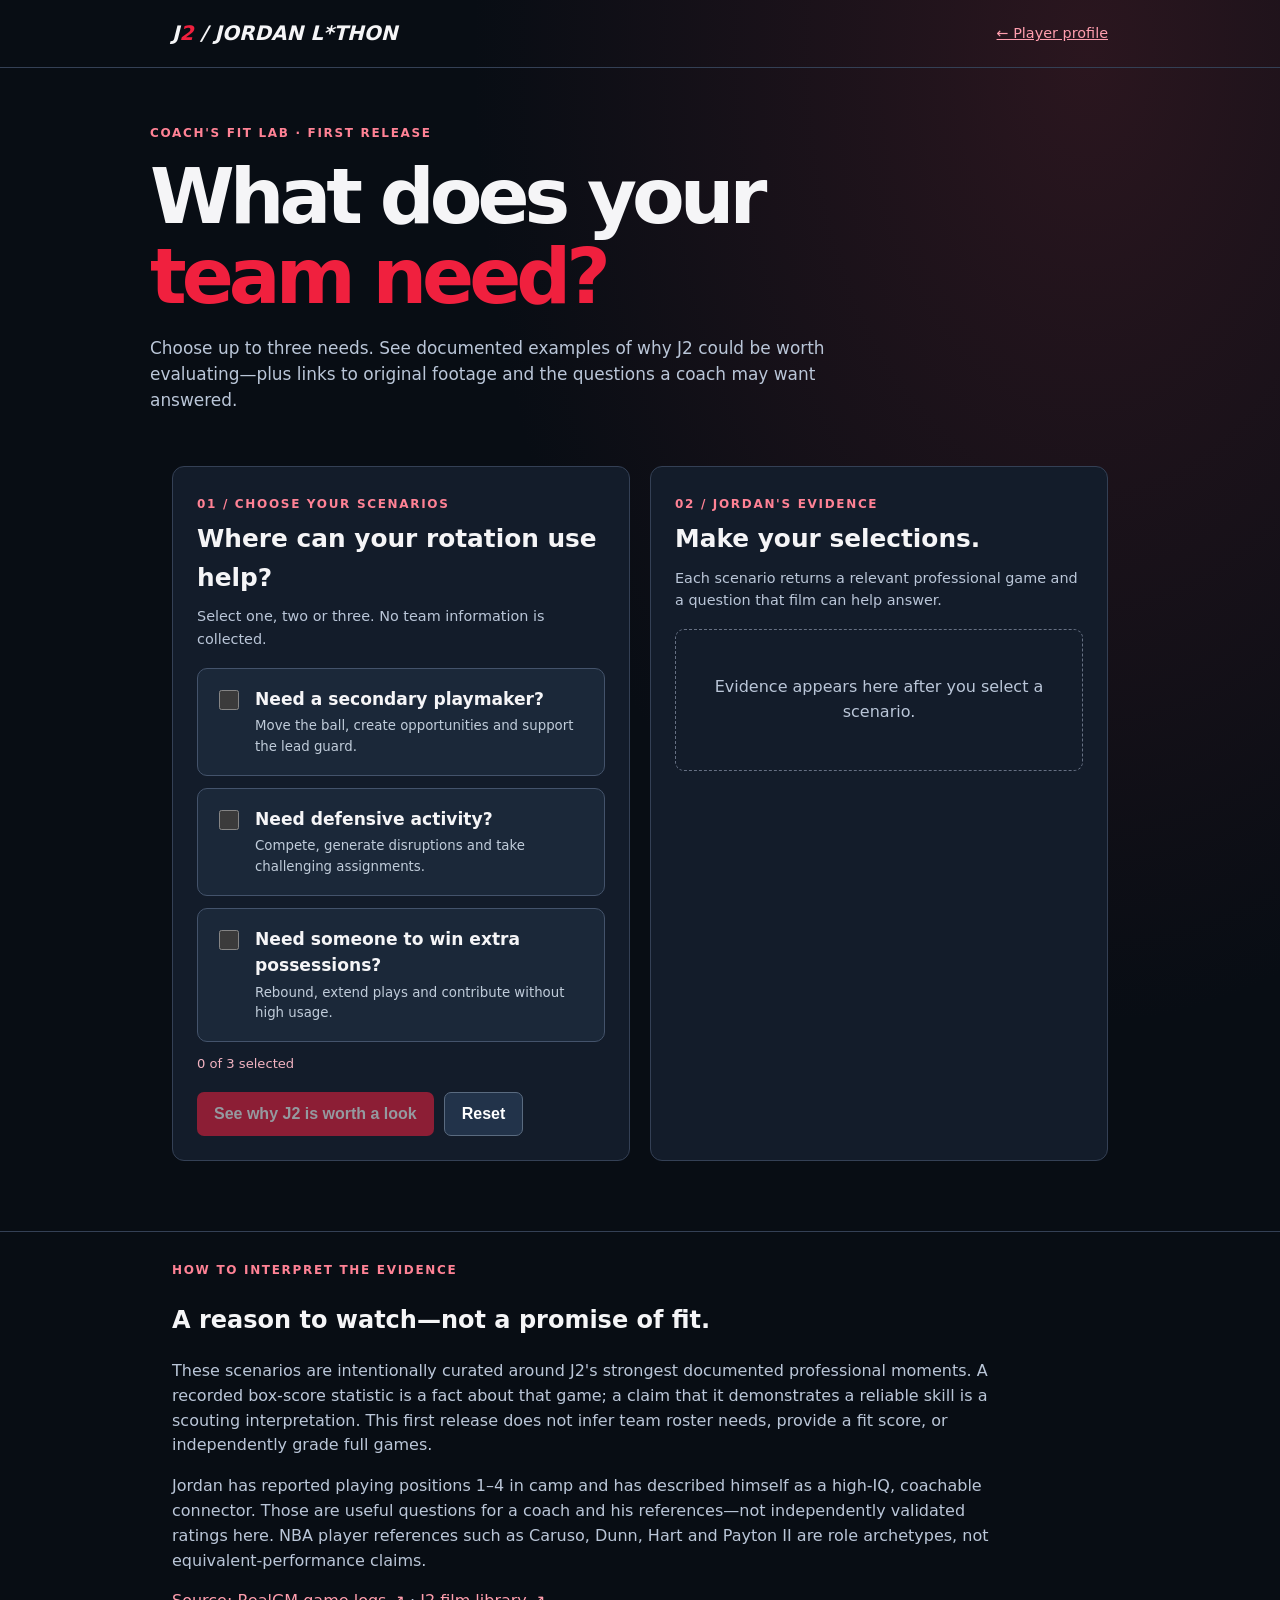
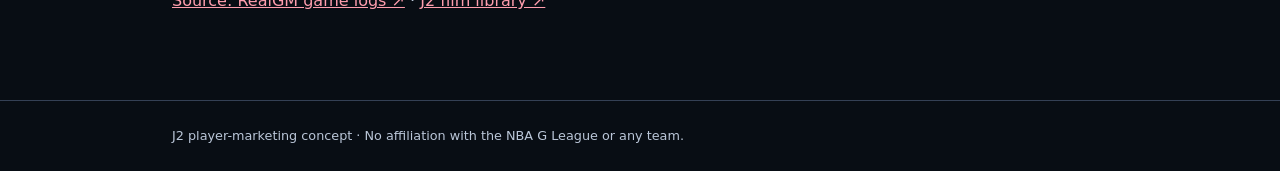
==== fit.html @ 38a9dd67 "Reduce Coach Fit Lab to three coach-led scenarios with linked evidence" ====
<!doctype html>
<html lang="en"><head><meta charset="utf-8"><meta name="viewport" content="width=device-width,initial-scale=1">
<meta name="robots" content="noindex,nofollow,noarchive,nosnippet"><meta name="googlebot" content="noindex,nofollow,noarchive,nosnippet">
<title>What Does Your Team Need? | J2</title>
<style>
:root{color-scheme:dark;--bg:#080d14;--surface:#131c2a;--surface2:#1b2839;--line:#344055;--text:#f5f5f7;--muted:#bac6d8;--accent:#f0203e}
*{box-sizing:border-box}html{scroll-behavior:smooth}body{margin:0;background:radial-gradient(ellipse at 85% 3%,#52202b77,transparent 40%),var(--bg);font:16px/1.55 system-ui,-apple-system,Segoe UI,sans-serif;color:var(--text)}.wrap{max-width:980px;margin:auto;padding:0 22px}a{color:#ff9eae}button:focus-visible,a:focus-visible,input:focus-visible{outline:3px solid #ff9eae;outline-offset:3px}
header{border-bottom:1px solid var(--line);padding:18px 0}.nav{display:flex;justify-content:space-between;align-items:center;gap:15px}.brand{font-weight:900;font-style:italic;text-decoration:none;color:var(--text);font-size:1.25rem}.brand b{color:var(--accent)}.back{font-size:.9rem}
.hero{padding:56px 0 35px}.eyebrow{font-size:.75rem;letter-spacing:.14em;color:#ff8295;font-weight:800;text-transform:uppercase}h1{font-size:clamp(2.5rem,6vw,5rem);letter-spacing:-.065em;line-height:1.05;margin:14px 0}h1 em{color:var(--accent);font-style:normal}.lede{font-size:1.06rem;color:var(--muted);max-width:740px}
.layout{display:grid;grid-template-columns:1fr 1fr;gap:20px;padding-bottom:70px}.panel{border:1px solid var(--line);background:var(--surface);border-radius:12px;padding:24px}.panel h2{margin:5px 0 8px;font-size:1.55rem}.hint{color:var(--muted);font-size:.9rem;margin:3px 0 18px}
.option{display:flex;align-items:flex-start;gap:13px;border:1px solid #44536b;background:var(--surface2);padding:17px;border-radius:10px;cursor:pointer;margin:12px 0}.option:has(input:checked){border-color:var(--accent);background:#352130}.option input{accent-color:var(--accent);height:20px;width:20px;flex-shrink:0;margin-top:4px}.option strong{display:block;font-size:1.07rem}.option small{color:#c0ccda;display:block;margin-top:4px}
.btn{background:var(--accent);color:#fff;padding:12px 17px;border:0;border-radius:7px;font-size:1rem;font-weight:800;cursor:pointer}.btn:disabled{opacity:.55;cursor:not-allowed}.btn.alt{background:#22334a;border:1px solid #5a6b80}.actions{display:flex;gap:10px;flex-wrap:wrap;margin-top:18px}
.empty{border:1px dashed #667083;padding:45px 20px;border-radius:9px;text-align:center;color:var(--muted)}.result{margin-top:15px}.evidence{background:#0b1422;border:1px solid #42506a;border-radius:9px;padding:17px;margin:13px 0}.evidence h3{margin:2px 0 9px;font-size:1.1rem}.stat{color:#fff;font-weight:900;font-size:1.12rem;margin:5px 0}.evidence p{margin:9px 0;color:#c8d4e2}.tag{font-size:.75rem;text-transform:uppercase;letter-spacing:.08em;font-weight:800;color:#ffc7d0}.buttonlink{display:inline-block;background:#24334b;text-decoration:none;padding:9px 13px;border-radius:6px;margin:8px 9px 0 0;color:#fff;font-size:.88rem;font-weight:760}.caveat{font-size:.88rem;color:#d3c4c7;border-left:3px solid var(--accent);padding-left:12px}.bottom{padding:25px 0 70px;border-top:1px solid var(--line)}.bottom p{max-width:850px;color:var(--muted)}.selected{font-size:.82rem;color:#f2b3c1;margin:4px 0 14px}footer{padding:25px 0;border-top:1px solid var(--line);color:var(--muted);font-size:.8rem}
@media(max-width:760px){.layout{grid-template-columns:1fr}.hero{padding:34px 0 18px}.wrap{padding:0 16px}.panel{padding:18px}}
@media print{body{background:#fff;color:#111}.panel,.evidence{background:#fff;color:#111}.nav,.actions,.option,.bottom{display:none}.layout{display:block}.hint,.evidence p{color:#333}}
</style></head><body>
<header><div class="wrap nav"><a class="brand" href="./index.html">J<b>2</b> / JORDAN L*THON</a><a class="back" href="./index.html">← Player profile</a></div></header>
<main><section class="hero wrap"><div class="eyebrow">Coach's Fit Lab · First release</div><h1>What does your<br><em>team need?</em></h1><p class="lede">Choose up to three needs. See documented examples of why J2 could be worth evaluating—plus links to original footage and the questions a coach may want answered.</p></section>
<div class="wrap layout">
<section class="panel" aria-labelledby="needsTitle"><span class="eyebrow">01 / Choose your scenarios</span><h2 id="needsTitle">Where can your rotation use help?</h2><p class="hint">Select one, two or three. No team information is collected.</p>
<label class="option"><input type="checkbox" value="playmaking"><span><strong>Need a secondary playmaker?</strong><small>Move the ball, create opportunities and support the lead guard.</small></span></label>
<label class="option"><input type="checkbox" value="defense"><span><strong>Need defensive activity?</strong><small>Compete, generate disruptions and take challenging assignments.</small></span></label>
<label class="option"><input type="checkbox" value="rebounds"><span><strong>Need someone to win extra possessions?</strong><small>Rebound, extend plays and contribute without high usage.</small></span></label>
<p class="selected" id="selectedCount">0 of 3 selected</p>
<div class="actions"><button id="evaluate" class="btn" disabled>See why J2 is worth a look</button><button id="reset" class="btn alt" type="button">Reset</button></div>
</section>
<section class="panel" aria-labelledby="resultsTitle"><span class="eyebrow">02 / Jordan's evidence</span><h2 id="resultsTitle">Make your selections.</h2><p id="summary" class="hint">Each scenario returns a relevant professional game and a question that film can help answer.</p><div class="result" id="result" aria-live="polite"><div class="empty">Evidence appears here after you select a scenario.</div></div></section>
</div>
<section class="bottom"><div class="wrap"><span class="eyebrow">How to interpret the evidence</span><h2>A reason to watch—not a promise of fit.</h2><p>These scenarios are intentionally curated around J2's strongest documented professional moments. A recorded box-score statistic is a fact about that game; a claim that it demonstrates a reliable skill is a scouting interpretation. This first release does not infer team roster needs, provide a fit score, or independently grade full games.</p><p>Jordan has reported playing positions 1–4 in camp and has described himself as a high-IQ, coachable connector. Those are useful questions for a coach and his references—not independently validated ratings here. NBA player references such as Caruso, Dunn, Hart and Payton II are role archetypes, not equivalent-performance claims.</p><p><a href="https://basketball.realgm.com/player/Jordan-Lathon/GameLogs/132153" target="_blank" rel="noopener">Source: RealGM game logs ↗</a> · <a href="./index.html#source-queue">J2 film library ↗</a></p></div></section>
</main><footer><div class="wrap">J2 player-marketing concept · No affiliation with the NBA G League or any team.</div></footer>
<script>
const DATA={
 playmaking:{label:"Secondary playmaking",game:"March 22, 2025 · vs Rip City Remix",stat:"14 AST · 3 TO · 9 REB",why:"An example of J2 facilitating offense while contributing on the glass.",caveat:"A single game doesn't establish reliable half-court playmaking. Evaluate decisions across full games.",film:"https://www.youtube.com/watch?v=mP7pEktTqbA"},
 defense:{label:"Defensive activity",game:"January 16, 2025 · vs Capital City Go-Go",stat:"3 STL · 2 BLK · 0 TO",why:"Recorded defensive events show J2 affecting possessions in this game.",caveat:"Steals and blocks do not, by themselves, establish one-on-one coverage quality or 1–4 versatility.",film:null},
 rebounds:{label:"Extra possessions",game:"March 22, 2025 · vs Rip City Remix",stat:"9 REB · 6 OREB · 14 AST",why:"Six offensive rebounds provide a concrete example of generating extra opportunities.",caveat:"Check contested rebounds, box-outs and how frequently this impact appears across games.",film:"https://www.youtube.com/watch?v=mP7pEktTqbA"}
};
const boxes=[...document.querySelectorAll('.option input')],count=document.getElementById('selectedCount'),evaluate=document.getElementById('evaluate'),result=document.getElementById('result');
const source="https://basketball.realgm.com/player/Jordan-Lathon/GameLogs/132153";
function el(tag,cls,text){const node=document.createElement(tag);if(cls)node.className=cls;if(text!==undefined)node.textContent=text;return node}
function actionLink(href,label){const a=el('a','buttonlink',label+' ↗');a.href=href;a.rel='noopener';a.target='_blank';return a}
function selection(){return boxes.filter(b=>b.checked).map(b=>b.value)}
function refresh(){const selected=selection();count.textContent=selected.length+' of 3 selected';evaluate.disabled=!selected.length;for(const b of boxes)b.disabled=selected.length===3&&!b.checked}
function show(){const selected=selection();result.replaceChildren();if(!selected.length){result.append(el('div','empty','Choose a scenario to see game evidence.'));return;}
 document.getElementById('resultsTitle').textContent='Why J2 deserves consideration';
 document.getElementById('summary').textContent=selected.length+' need'+(selected.length===1?'':'s')+' selected · Documented examples and evaluation questions.';
 for(const key of selected){const x=DATA[key],card=el('article','evidence');card.append(el('span','tag','Professional game example'));card.append(el('h3','',x.label));card.append(el('p','',x.game));card.append(el('p','stat',x.stat));card.append(el('p','',x.why));card.append(el('p','caveat','What to verify: '+x.caveat));card.append(actionLink(source,'Game log'));if(x.film)card.append(actionLink(x.film,'Team game highlights'));result.append(card);}
}
for(const b of boxes)b.addEventListener('change',refresh);
evaluate.addEventListener('click',show);
document.getElementById('reset').addEventListener('click',()=>{for(const b of boxes){b.checked=false;b.disabled=false}refresh();result.replaceChildren(el('div','empty','Evidence appears here after you select a scenario.'));document.getElementById('resultsTitle').textContent='Make your selections.';document.getElementById('summary').textContent='Each scenario returns a relevant professional game and a question that film can help answer.'});
refresh();
</script></body></html>
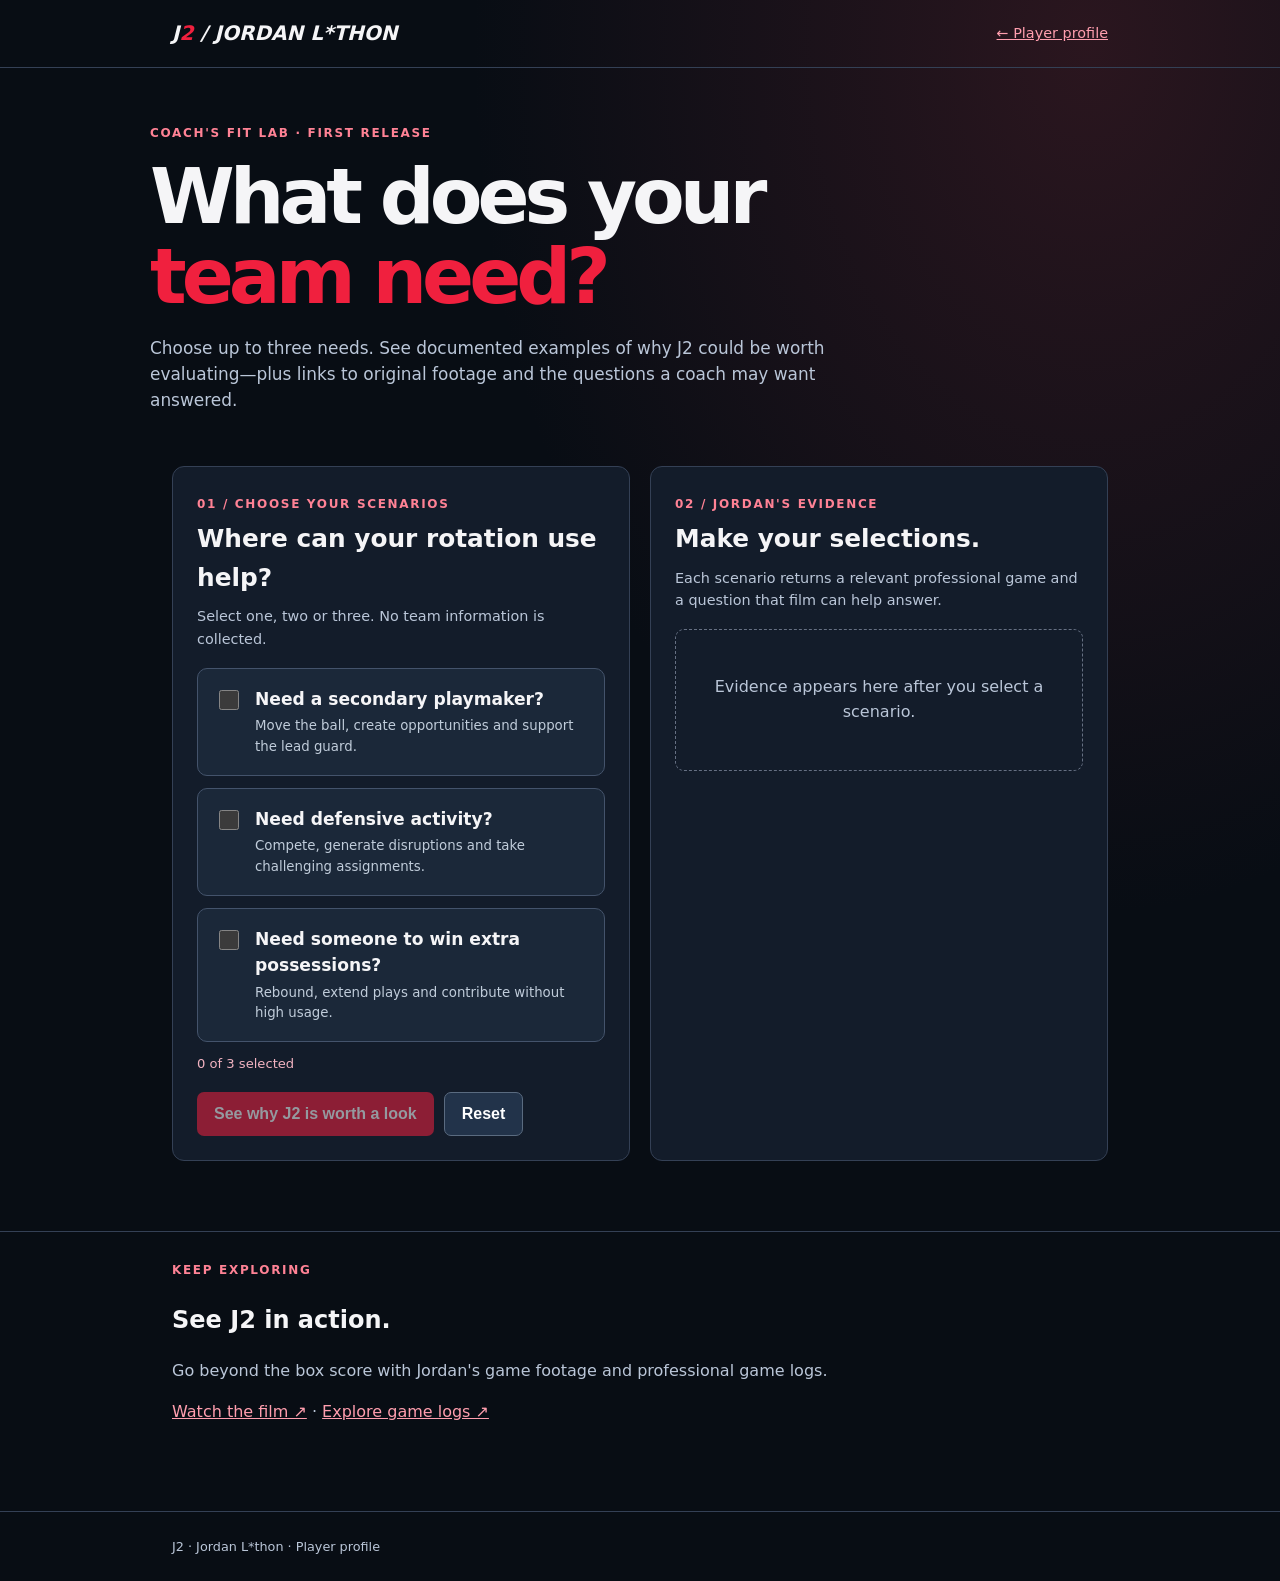
==== commit 508b99a0: "Replace audit-style Fit Lab disclaimers with concise player-first film prompts" ====
--- a/fit.html
+++ b/fit.html
@@ -26,13 +26,13 @@
 </section>
 <section class="panel" aria-labelledby="resultsTitle"><span class="eyebrow">02 / Jordan's evidence</span><h2 id="resultsTitle">Make your selections.</h2><p id="summary" class="hint">Each scenario returns a relevant professional game and a question that film can help answer.</p><div class="result" id="result" aria-live="polite"><div class="empty">Evidence appears here after you select a scenario.</div></div></section>
 </div>
-<section class="bottom"><div class="wrap"><span class="eyebrow">How to interpret the evidence</span><h2>A reason to watch—not a promise of fit.</h2><p>These scenarios are intentionally curated around J2's strongest documented professional moments. A recorded box-score statistic is a fact about that game; a claim that it demonstrates a reliable skill is a scouting interpretation. This first release does not infer team roster needs, provide a fit score, or independently grade full games.</p><p>Jordan has reported playing positions 1–4 in camp and has described himself as a high-IQ, coachable connector. Those are useful questions for a coach and his references—not independently validated ratings here. NBA player references such as Caruso, Dunn, Hart and Payton II are role archetypes, not equivalent-performance claims.</p><p><a href="https://basketball.realgm.com/player/Jordan-Lathon/GameLogs/132153" target="_blank" rel="noopener">Source: RealGM game logs ↗</a> · <a href="./index.html#source-queue">J2 film library ↗</a></p></div></section>
-</main><footer><div class="wrap">J2 player-marketing concept · No affiliation with the NBA G League or any team.</div></footer>
+<section class="bottom"><div class="wrap"><span class="eyebrow">Keep exploring</span><h2>See J2 in action.</h2><p>Go beyond the box score with Jordan's game footage and professional game logs.</p><p><a href="./index.html#source-queue">Watch the film ↗</a> · <a href="https://basketball.realgm.com/player/Jordan-Lathon/GameLogs/132153" target="_blank" rel="noopener">Explore game logs ↗</a></p></div></section>
+</main><footer><div class="wrap">J2 · Jordan L*thon · Player profile</div></footer>
 <script>
 const DATA={
  playmaking:{label:"Secondary playmaking",game:"March 22, 2025 · vs Rip City Remix",stat:"14 AST · 3 TO · 9 REB",why:"An example of J2 facilitating offense while contributing on the glass.",caveat:"A single game doesn't establish reliable half-court playmaking. Evaluate decisions across full games.",film:"https://www.youtube.com/watch?v=mP7pEktTqbA"},
- defense:{label:"Defensive activity",game:"January 16, 2025 · vs Capital City Go-Go",stat:"3 STL · 2 BLK · 0 TO",why:"Recorded defensive events show J2 affecting possessions in this game.",caveat:"Steals and blocks do not, by themselves, establish one-on-one coverage quality or 1–4 versatility.",film:null},
- rebounds:{label:"Extra possessions",game:"March 22, 2025 · vs Rip City Remix",stat:"9 REB · 6 OREB · 14 AST",why:"Six offensive rebounds provide a concrete example of generating extra opportunities.",caveat:"Check contested rebounds, box-outs and how frequently this impact appears across games.",film:"https://www.youtube.com/watch?v=mP7pEktTqbA"}
+ defense:{label:"Defensive activity",game:"January 16, 2025 · vs Capital City Go-Go",stat:"3 STL · 2 BLK · 0 TO",why:"Recorded defensive events show J2 affecting possessions in this game.",caveat:"Watch his defensive energy, positioning and reads.",film:null},
+ rebounds:{label:"Extra possessions",game:"March 22, 2025 · vs Rip City Remix",stat:"9 REB · 6 OREB · 14 AST",why:"Six offensive rebounds provide a concrete example of generating extra opportunities.",caveat:"Watch how he attacks the glass and creates additional opportunities.",film:"https://www.youtube.com/watch?v=mP7pEktTqbA"}
 };
 const boxes=[...document.querySelectorAll('.option input')],count=document.getElementById('selectedCount'),evaluate=document.getElementById('evaluate'),result=document.getElementById('result');
 const source="https://basketball.realgm.com/player/Jordan-Lathon/GameLogs/132153";
@@ -43,7 +43,7 @@
 function show(){const selected=selection();result.replaceChildren();if(!selected.length){result.append(el('div','empty','Choose a scenario to see game evidence.'));return;}
  document.getElementById('resultsTitle').textContent='Why J2 deserves consideration';
  document.getElementById('summary').textContent=selected.length+' need'+(selected.length===1?'':'s')+' selected · Documented examples and evaluation questions.';
- for(const key of selected){const x=DATA[key],card=el('article','evidence');card.append(el('span','tag','Professional game example'));card.append(el('h3','',x.label));card.append(el('p','',x.game));card.append(el('p','stat',x.stat));card.append(el('p','',x.why));card.append(el('p','caveat','What to verify: '+x.caveat));card.append(actionLink(source,'Game log'));if(x.film)card.append(actionLink(x.film,'Team game highlights'));result.append(card);}
+ for(const key of selected){const x=DATA[key],card=el('article','evidence');card.append(el('span','tag','Professional game example'));card.append(el('h3','',x.label));card.append(el('p','',x.game));card.append(el('p','stat',x.stat));card.append(el('p','',x.why));card.append(el('p','caveat','What to watch: '+x.caveat));card.append(actionLink(source,'Game log'));if(x.film)card.append(actionLink(x.film,'Team game highlights'));result.append(card);}
 }
 for(const b of boxes)b.addEventListener('change',refresh);
 evaluate.addEventListener('click',show);
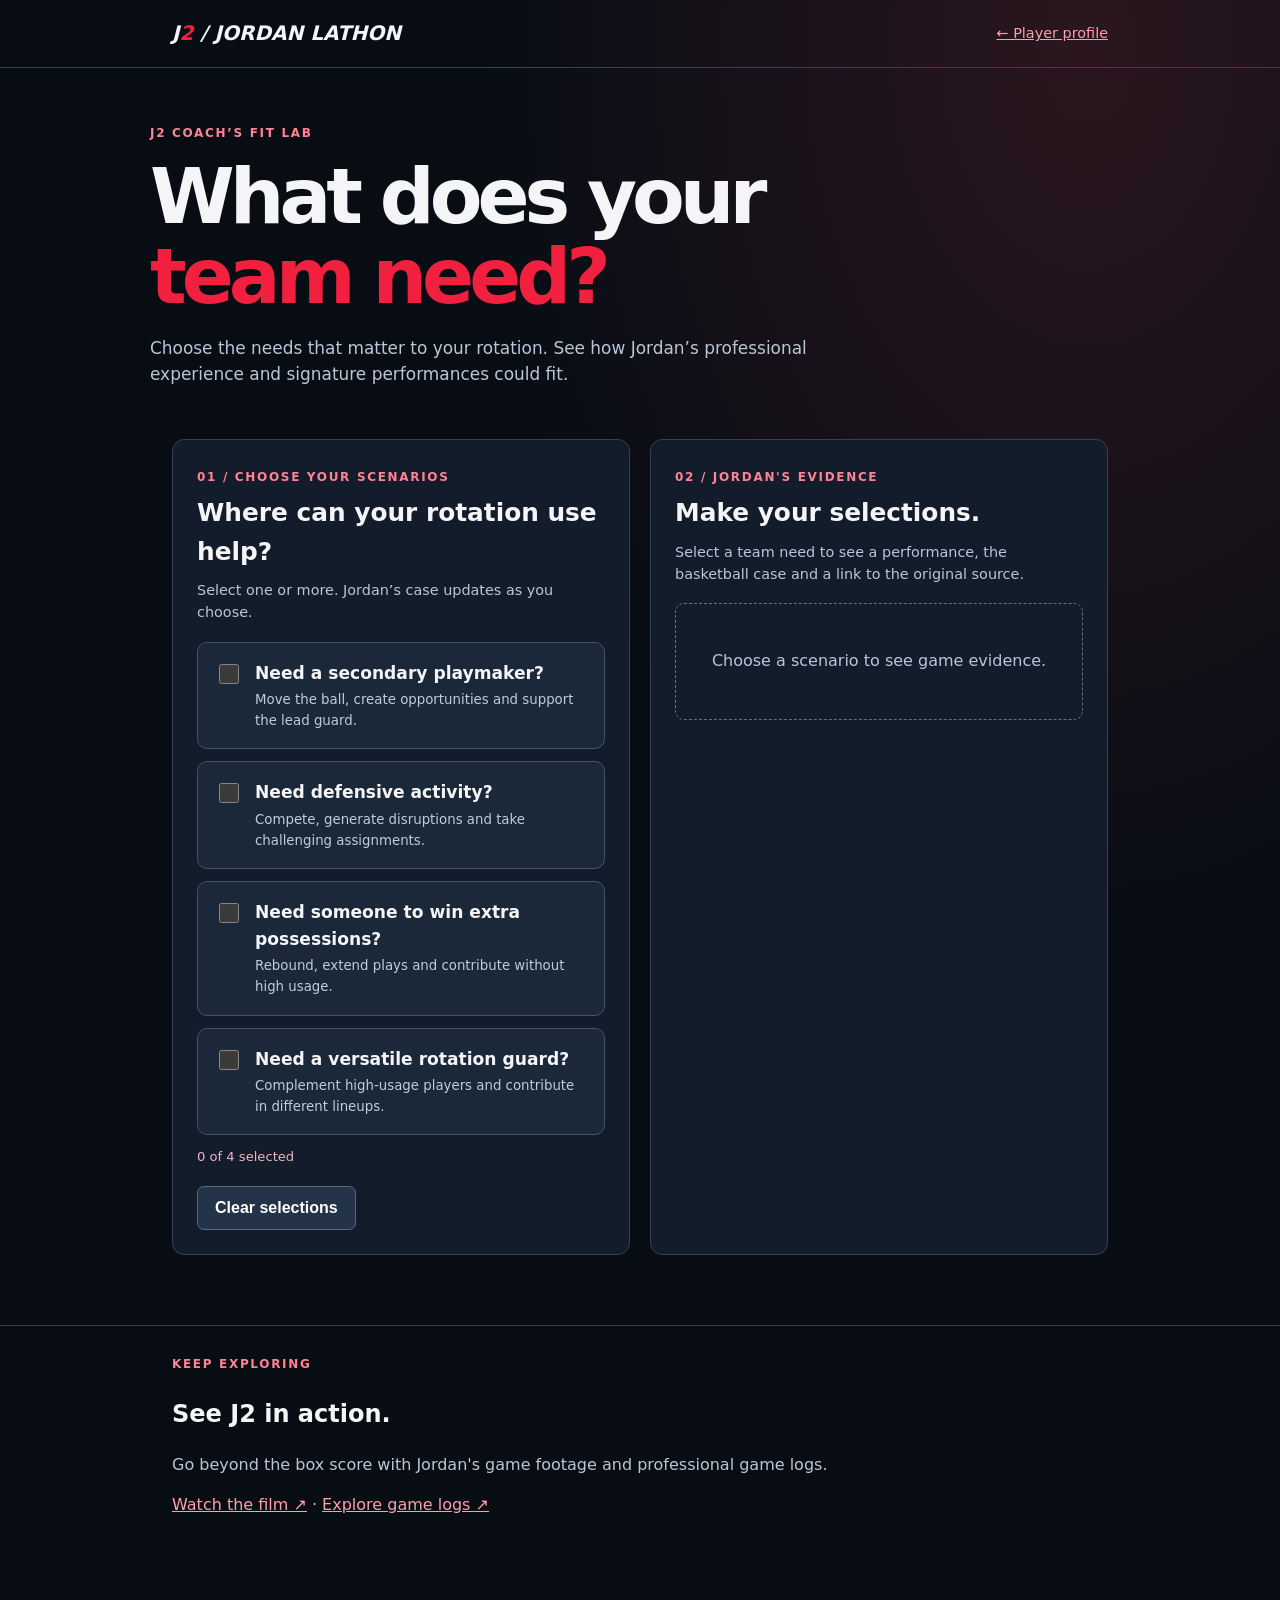
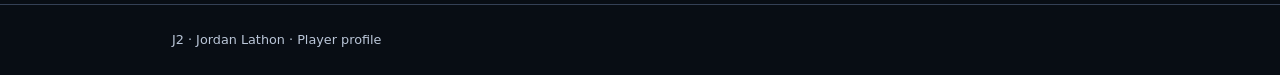
==== commit eea8fc38: "Make Fit Lab instant and add rotation versatility scenario" ====
--- a/fit.html
+++ b/fit.html
@@ -1,7 +1,7 @@
 <!doctype html>
 <html lang="en"><head><meta charset="utf-8"><meta name="viewport" content="width=device-width,initial-scale=1">
 <meta name="robots" content="noindex,nofollow,noarchive,nosnippet"><meta name="googlebot" content="noindex,nofollow,noarchive,nosnippet">
-<title>What Does Your Team Need? | J2</title>
+<title>Find the Fit | J2</title>
 <style>
 :root{color-scheme:dark;--bg:#080d14;--surface:#131c2a;--surface2:#1b2839;--line:#344055;--text:#f5f5f7;--muted:#bac6d8;--accent:#f0203e}
 *{box-sizing:border-box}html{scroll-behavior:smooth}body{margin:0;background:radial-gradient(ellipse at 85% 3%,#52202b77,transparent 40%),var(--bg);font:16px/1.55 system-ui,-apple-system,Segoe UI,sans-serif;color:var(--text)}.wrap{max-width:980px;margin:auto;padding:0 22px}a{color:#ff9eae}button:focus-visible,a:focus-visible,input:focus-visible{outline:3px solid #ff9eae;outline-offset:3px}
@@ -14,39 +14,39 @@
 @media(max-width:760px){.layout{grid-template-columns:1fr}.hero{padding:34px 0 18px}.wrap{padding:0 16px}.panel{padding:18px}}
 @media print{body{background:#fff;color:#111}.panel,.evidence{background:#fff;color:#111}.nav,.actions,.option,.bottom{display:none}.layout{display:block}.hint,.evidence p{color:#333}}
 </style></head><body>
-<header><div class="wrap nav"><a class="brand" href="./index.html">J<b>2</b> / JORDAN L*THON</a><a class="back" href="./index.html">← Player profile</a></div></header>
-<main><section class="hero wrap"><div class="eyebrow">Coach's Fit Lab · First release</div><h1>What does your<br><em>team need?</em></h1><p class="lede">Choose up to three needs. See documented examples of why J2 could be worth evaluating—plus links to original footage and the questions a coach may want answered.</p></section>
+<header><div class="wrap nav"><a class="brand" href="./index.html">J<b>2</b> / JORDAN LATHON</a><a class="back" href="./index.html">← Player profile</a></div></header>
+<main><section class="hero wrap"><div class="eyebrow">J2 Coach’s Fit Lab</div><h1>What does your<br><em>team need?</em></h1><p class="lede">Choose the needs that matter to your rotation. See how Jordan’s professional experience and signature performances could fit.</p></section>
 <div class="wrap layout">
-<section class="panel" aria-labelledby="needsTitle"><span class="eyebrow">01 / Choose your scenarios</span><h2 id="needsTitle">Where can your rotation use help?</h2><p class="hint">Select one, two or three. No team information is collected.</p>
+<section class="panel" aria-labelledby="needsTitle"><span class="eyebrow">01 / Choose your scenarios</span><h2 id="needsTitle">Where can your rotation use help?</h2><p class="hint">Select one or more. Jordan’s case updates as you choose.</p>
 <label class="option"><input type="checkbox" value="playmaking"><span><strong>Need a secondary playmaker?</strong><small>Move the ball, create opportunities and support the lead guard.</small></span></label>
 <label class="option"><input type="checkbox" value="defense"><span><strong>Need defensive activity?</strong><small>Compete, generate disruptions and take challenging assignments.</small></span></label>
 <label class="option"><input type="checkbox" value="rebounds"><span><strong>Need someone to win extra possessions?</strong><small>Rebound, extend plays and contribute without high usage.</small></span></label>
-<p class="selected" id="selectedCount">0 of 3 selected</p>
-<div class="actions"><button id="evaluate" class="btn" disabled>See why J2 is worth a look</button><button id="reset" class="btn alt" type="button">Reset</button></div>
+<label class="option"><input type="checkbox" value="versatility"><span><strong>Need a versatile rotation guard?</strong><small>Complement high-usage players and contribute in different lineups.</small></span></label><p class="selected" id="selectedCount">0 of 4 selected</p>
+<div class="actions"><button id="reset" class="btn alt" type="button">Clear selections</button></div>
 </section>
-<section class="panel" aria-labelledby="resultsTitle"><span class="eyebrow">02 / Jordan's evidence</span><h2 id="resultsTitle">Make your selections.</h2><p id="summary" class="hint">Each scenario returns a relevant professional game and a question that film can help answer.</p><div class="result" id="result" aria-live="polite"><div class="empty">Evidence appears here after you select a scenario.</div></div></section>
+<section class="panel" aria-labelledby="resultsTitle"><span class="eyebrow">02 / Jordan's evidence</span><h2 id="resultsTitle">Make your selections.</h2><p id="summary" class="hint">Select a team need to see a performance, the basketball case and a link to the original source.</p><div class="result" id="result" aria-live="polite"><div class="empty">Choose a roster need to see why Jordan could fit.</div></div></section>
 </div>
 <section class="bottom"><div class="wrap"><span class="eyebrow">Keep exploring</span><h2>See J2 in action.</h2><p>Go beyond the box score with Jordan's game footage and professional game logs.</p><p><a href="./index.html#source-queue">Watch the film ↗</a> · <a href="https://basketball.realgm.com/player/Jordan-Lathon/GameLogs/132153" target="_blank" rel="noopener">Explore game logs ↗</a></p></div></section>
-</main><footer><div class="wrap">J2 · Jordan L*thon · Player profile</div></footer>
+</main><footer><div class="wrap">J2 · Jordan Lathon · Player profile</div></footer>
 <script>
 const DATA={
- playmaking:{label:"Secondary playmaking",game:"March 22, 2025 · vs Rip City Remix",stat:"14 AST · 3 TO · 9 REB",why:"An example of J2 facilitating offense while contributing on the glass.",caveat:"A single game doesn't establish reliable half-court playmaking. Evaluate decisions across full games.",film:"https://www.youtube.com/watch?v=mP7pEktTqbA"},
- defense:{label:"Defensive activity",game:"January 16, 2025 · vs Capital City Go-Go",stat:"3 STL · 2 BLK · 0 TO",why:"Recorded defensive events show J2 affecting possessions in this game.",caveat:"Watch his defensive energy, positioning and reads.",film:null},
- rebounds:{label:"Extra possessions",game:"March 22, 2025 · vs Rip City Remix",stat:"9 REB · 6 OREB · 14 AST",why:"Six offensive rebounds provide a concrete example of generating extra opportunities.",caveat:"Watch how he attacks the glass and creates additional opportunities.",film:"https://www.youtube.com/watch?v=mP7pEktTqbA"}
+ playmaking:{label:"Secondary playmaking",game:"March 22, 2025 · vs Rip City Remix",stat:"14 AST · 3 TO · 9 REB",why:"An example of J2 facilitating offense while contributing on the glass.",caveat:"Quick reads, quality passing decisions and his ability to keep an offense moving.",film:"https://www.youtube.com/watch?v=mP7pEktTqbA"},
+ defense:{label:"Defensive activity",game:"January 16, 2025 · vs Capital City Go-Go",stat:"3 STL · 2 BLK · 0 TO",why:"Recorded defensive events show J2 affecting possessions in this game.",caveat:"Ball pressure, effort, positioning and activity through a full defensive possession.",film:null},
+ rebounds:{label:"Extra possessions",game:"March 22, 2025 · vs Rip City Remix",stat:"9 REB · 6 OREB · 14 AST",why:"Six offensive rebounds provide a concrete example of generating extra opportunities.",caveat:"Rebounding outside his position and creating another chance for the offense.",film:"https://www.youtube.com/watch?v=mP7pEktTqbA"},
+ versatility:{label:"Rotation versatility",game:"January 1 and March 22, 2025 · Rip City Remix",stat:"20 PTS in one game · 14 AST in another · 12 starts",why:"Jordan has shown he can take on different roles: score when needed, set teammates up and contribute alongside other creators.",caveat:"How he spaces the floor, helps teammates and changes responsibilities within a lineup.",film:"https://www.youtube.com/watch?v=m62vAp3bOlc"}
 };
-const boxes=[...document.querySelectorAll('.option input')],count=document.getElementById('selectedCount'),evaluate=document.getElementById('evaluate'),result=document.getElementById('result');
+const boxes=[...document.querySelectorAll('.option input')],count=document.getElementById('selectedCount'),result=document.getElementById('result');
 const source="https://basketball.realgm.com/player/Jordan-Lathon/GameLogs/132153";
 function el(tag,cls,text){const node=document.createElement(tag);if(cls)node.className=cls;if(text!==undefined)node.textContent=text;return node}
 function actionLink(href,label){const a=el('a','buttonlink',label+' ↗');a.href=href;a.rel='noopener';a.target='_blank';return a}
 function selection(){return boxes.filter(b=>b.checked).map(b=>b.value)}
-function refresh(){const selected=selection();count.textContent=selected.length+' of 3 selected';evaluate.disabled=!selected.length;for(const b of boxes)b.disabled=selected.length===3&&!b.checked}
+function refresh(){const selected=selection();count.textContent=selected.length+' of 4 selected';show()}
 function show(){const selected=selection();result.replaceChildren();if(!selected.length){result.append(el('div','empty','Choose a scenario to see game evidence.'));return;}
- document.getElementById('resultsTitle').textContent='Why J2 deserves consideration';
- document.getElementById('summary').textContent=selected.length+' need'+(selected.length===1?'':'s')+' selected · Documented examples and evaluation questions.';
- for(const key of selected){const x=DATA[key],card=el('article','evidence');card.append(el('span','tag','Professional game example'));card.append(el('h3','',x.label));card.append(el('p','',x.game));card.append(el('p','stat',x.stat));card.append(el('p','',x.why));card.append(el('p','caveat','What to watch: '+x.caveat));card.append(actionLink(source,'Game log'));if(x.film)card.append(actionLink(x.film,'Team game highlights'));result.append(card);}
+ document.getElementById('resultsTitle').textContent='Why J2 could fit';
+ document.getElementById('summary').textContent=selected.length+' roster need'+(selected.length===1?'':'s')+' selected · Signature games and basketball evidence.';
+ for(const key of selected){const x=DATA[key],card=el('article','evidence');card.append(el('span','tag','Professional game example'));card.append(el('h3','',x.label));card.append(el('p','',x.game));card.append(el('p','stat',x.stat));card.append(el('p','',x.why));card.append(el('p','caveat','On film: '+x.caveat));card.append(actionLink(source,'Game log'));if(x.film)card.append(actionLink(x.film,'Team game highlights'));result.append(card);}
 }
 for(const b of boxes)b.addEventListener('change',refresh);
-evaluate.addEventListener('click',show);
-document.getElementById('reset').addEventListener('click',()=>{for(const b of boxes){b.checked=false;b.disabled=false}refresh();result.replaceChildren(el('div','empty','Evidence appears here after you select a scenario.'));document.getElementById('resultsTitle').textContent='Make your selections.';document.getElementById('summary').textContent='Each scenario returns a relevant professional game and a question that film can help answer.'});
+document.getElementById('reset').addEventListener('click',()=>{for(const b of boxes){b.checked=false}refresh();result.replaceChildren(el('div','empty','Choose a roster need to see why Jordan could fit.'));document.getElementById('resultsTitle').textContent='Make your selections.';document.getElementById('summary').textContent='Select a team need to see a performance, the basketball case and a link to the original source.'});
 refresh();
 </script></body></html>
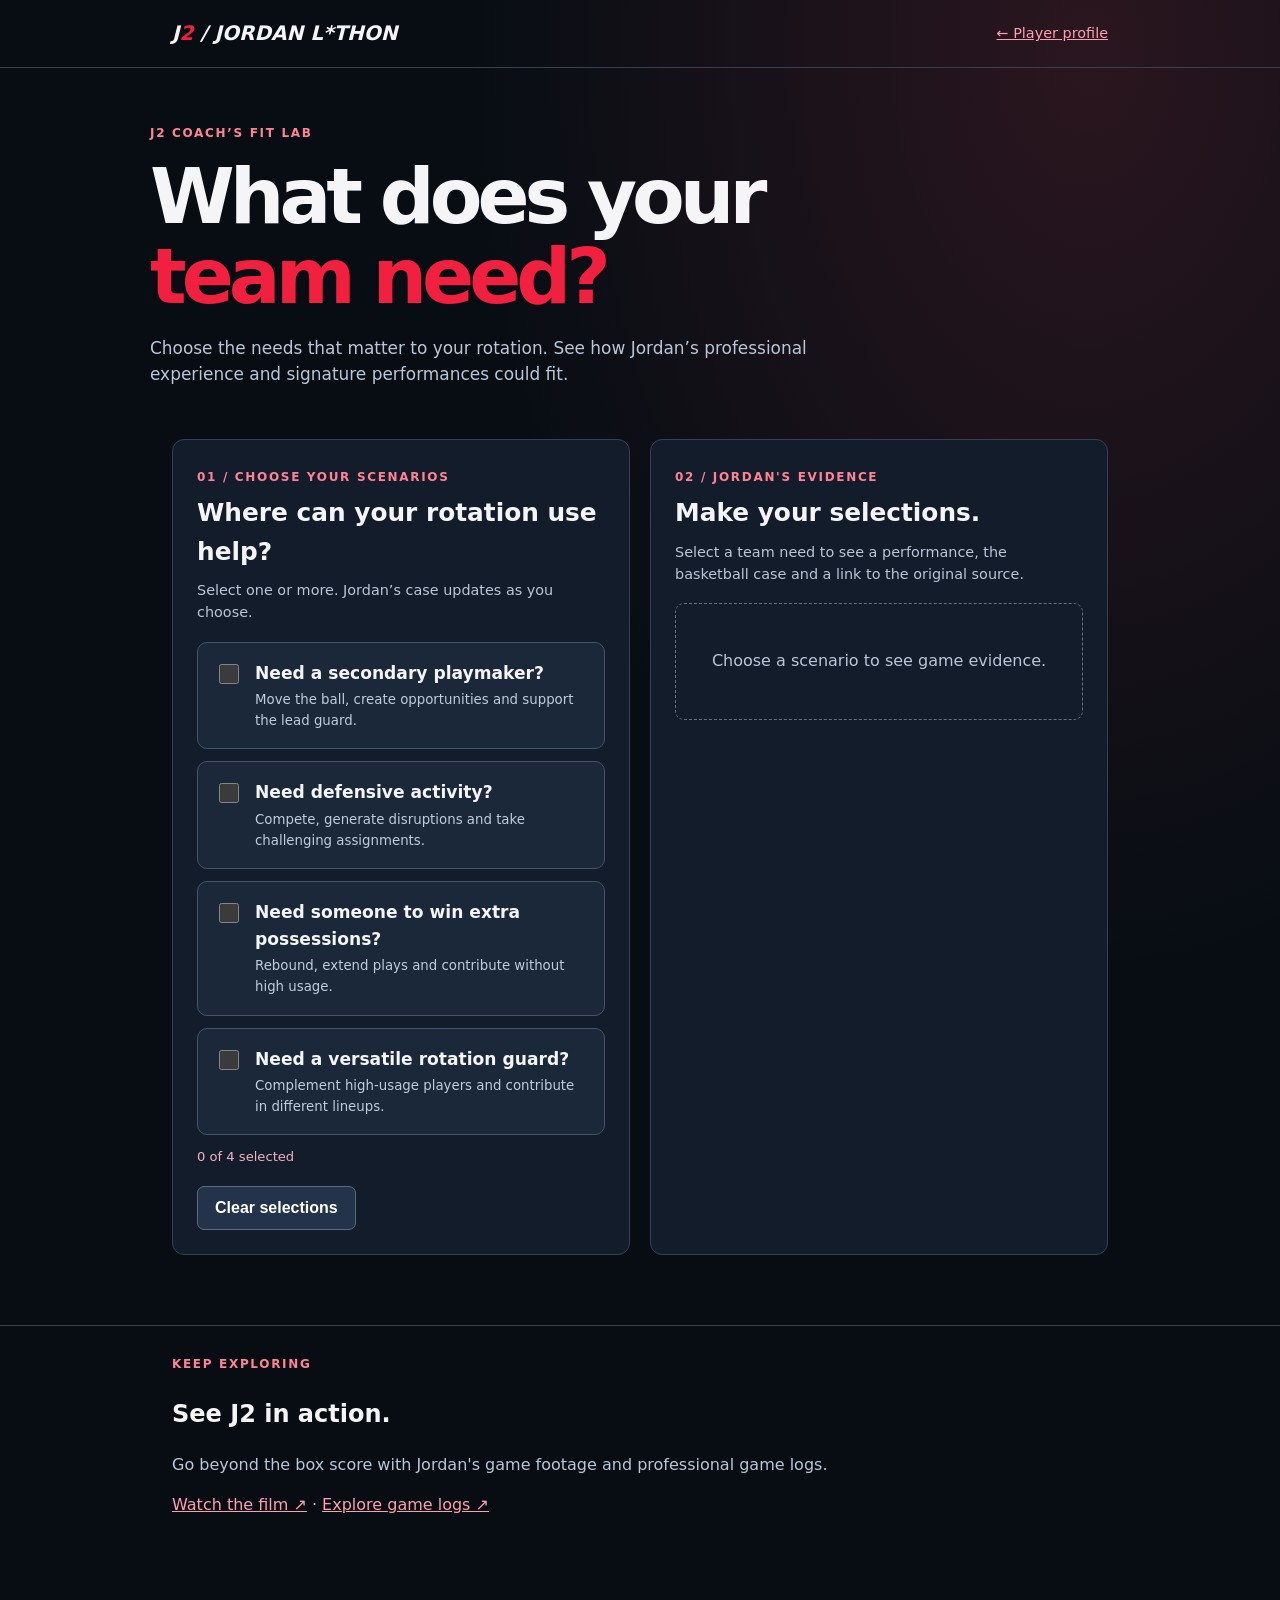
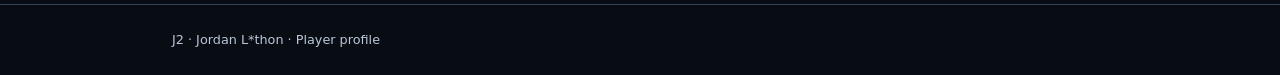
==== commit 7286fb6a: "Keep Jordan L*thon display name consistent in Fit Lab" ====
--- a/fit.html
+++ b/fit.html
@@ -14,7 +14,7 @@
 @media(max-width:760px){.layout{grid-template-columns:1fr}.hero{padding:34px 0 18px}.wrap{padding:0 16px}.panel{padding:18px}}
 @media print{body{background:#fff;color:#111}.panel,.evidence{background:#fff;color:#111}.nav,.actions,.option,.bottom{display:none}.layout{display:block}.hint,.evidence p{color:#333}}
 </style></head><body>
-<header><div class="wrap nav"><a class="brand" href="./index.html">J<b>2</b> / JORDAN LATHON</a><a class="back" href="./index.html">← Player profile</a></div></header>
+<header><div class="wrap nav"><a class="brand" href="./index.html">J<b>2</b> / JORDAN L*THON</a><a class="back" href="./index.html">← Player profile</a></div></header>
 <main><section class="hero wrap"><div class="eyebrow">J2 Coach’s Fit Lab</div><h1>What does your<br><em>team need?</em></h1><p class="lede">Choose the needs that matter to your rotation. See how Jordan’s professional experience and signature performances could fit.</p></section>
 <div class="wrap layout">
 <section class="panel" aria-labelledby="needsTitle"><span class="eyebrow">01 / Choose your scenarios</span><h2 id="needsTitle">Where can your rotation use help?</h2><p class="hint">Select one or more. Jordan’s case updates as you choose.</p>
@@ -27,7 +27,7 @@
 <section class="panel" aria-labelledby="resultsTitle"><span class="eyebrow">02 / Jordan's evidence</span><h2 id="resultsTitle">Make your selections.</h2><p id="summary" class="hint">Select a team need to see a performance, the basketball case and a link to the original source.</p><div class="result" id="result" aria-live="polite"><div class="empty">Choose a roster need to see why Jordan could fit.</div></div></section>
 </div>
 <section class="bottom"><div class="wrap"><span class="eyebrow">Keep exploring</span><h2>See J2 in action.</h2><p>Go beyond the box score with Jordan's game footage and professional game logs.</p><p><a href="./index.html#source-queue">Watch the film ↗</a> · <a href="https://basketball.realgm.com/player/Jordan-Lathon/GameLogs/132153" target="_blank" rel="noopener">Explore game logs ↗</a></p></div></section>
-</main><footer><div class="wrap">J2 · Jordan Lathon · Player profile</div></footer>
+</main><footer><div class="wrap">J2 · Jordan L*thon · Player profile</div></footer>
 <script>
 const DATA={
  playmaking:{label:"Secondary playmaking",game:"March 22, 2025 · vs Rip City Remix",stat:"14 AST · 3 TO · 9 REB",why:"An example of J2 facilitating offense while contributing on the glass.",caveat:"Quick reads, quality passing decisions and his ability to keep an offense moving.",film:"https://www.youtube.com/watch?v=mP7pEktTqbA"},
@@ -49,4 +49,4 @@
 for(const b of boxes)b.addEventListener('change',refresh);
 document.getElementById('reset').addEventListener('click',()=>{for(const b of boxes){b.checked=false}refresh();result.replaceChildren(el('div','empty','Choose a roster need to see why Jordan could fit.'));document.getElementById('resultsTitle').textContent='Make your selections.';document.getElementById('summary').textContent='Select a team need to see a performance, the basketball case and a link to the original source.'});
 refresh();
-</script></body></html>+</script></body></html>
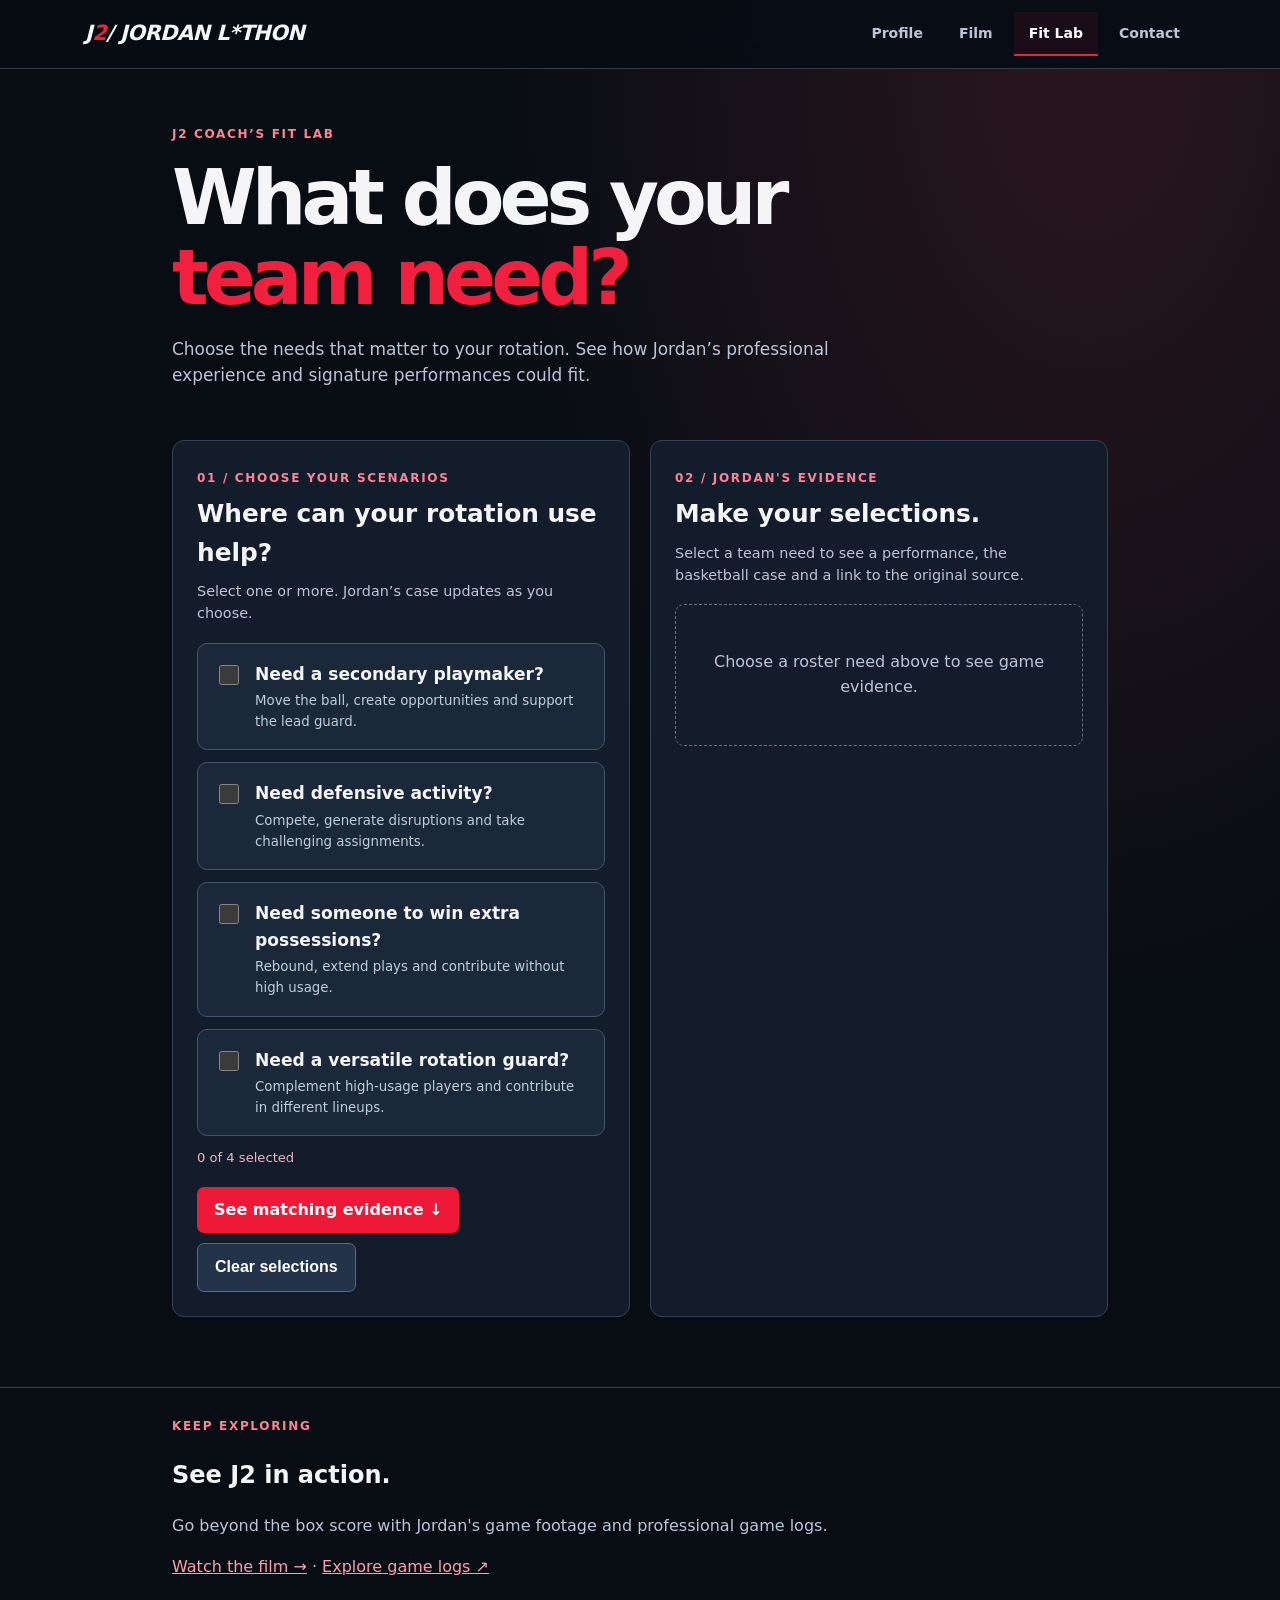
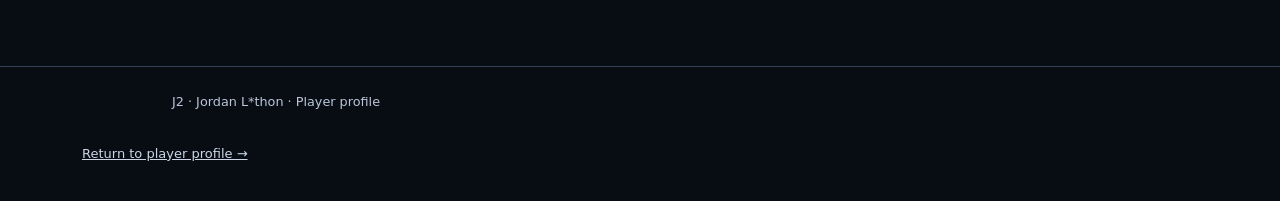
==== commit 444d5101: "Match Fit Lab navigation and add evidence jump with retained selections" ====
--- a/fit.html
+++ b/fit.html
@@ -13,21 +13,22 @@
 .empty{border:1px dashed #667083;padding:45px 20px;border-radius:9px;text-align:center;color:var(--muted)}.result{margin-top:15px}.evidence{background:#0b1422;border:1px solid #42506a;border-radius:9px;padding:17px;margin:13px 0}.evidence h3{margin:2px 0 9px;font-size:1.1rem}.stat{color:#fff;font-weight:900;font-size:1.12rem;margin:5px 0}.evidence p{margin:9px 0;color:#c8d4e2}.tag{font-size:.75rem;text-transform:uppercase;letter-spacing:.08em;font-weight:800;color:#ffc7d0}.buttonlink{display:inline-block;background:#24334b;text-decoration:none;padding:9px 13px;border-radius:6px;margin:8px 9px 0 0;color:#fff;font-size:.88rem;font-weight:760}.caveat{font-size:.88rem;color:#d3c4c7;border-left:3px solid var(--accent);padding-left:12px}.bottom{padding:25px 0 70px;border-top:1px solid var(--line)}.bottom p{max-width:850px;color:var(--muted)}.selected{font-size:.82rem;color:#f2b3c1;margin:4px 0 14px}footer{padding:25px 0;border-top:1px solid var(--line);color:var(--muted);font-size:.8rem}
 @media(max-width:760px){.layout{grid-template-columns:1fr}.hero{padding:34px 0 18px}.wrap{padding:0 16px}.panel{padding:18px}}
 @media print{body{background:#fff;color:#111}.panel,.evidence{background:#fff;color:#111}.nav,.actions,.option,.bottom{display:none}.layout{display:block}.hint,.evidence p{color:#333}}
-</style></head><body>
-<header><div class="wrap nav"><a class="brand" href="./index.html">J<b>2</b> / JORDAN L*THON</a><a class="back" href="./index.html">← Player profile</a></div></header>
-<main><section class="hero wrap"><div class="eyebrow">J2 Coach’s Fit Lab</div><h1>What does your<br><em>team need?</em></h1><p class="lede">Choose the needs that matter to your rotation. See how Jordan’s professional experience and signature performances could fit.</p></section>
+</style><link rel="stylesheet" href="./site-nav.css">
+</head><body class="fit-page">
+<a class="skipLink" href="#main-content">Skip to content</a><header class="siteHeader"><div class="siteNavWrap"><a href="./index.html#top" class="siteBrand" aria-label="Jordan L*thon player profile">J<span>2</span><span class="brandName"> / JORDAN L*THON</span></a><nav class="siteLinks" aria-label="Primary"><a data-section="profile" href="./index.html#top">Profile</a><a data-section="film" href="./index.html#source-queue">Film</a><a data-section="fit" href="./fit.html#needs">Fit Lab</a><a data-section="contact" href="./index.html#contact">Contact</a></nav></div></header>
+<main id="main-content"><section class="hero wrap"><div class="eyebrow">J2 Coach’s Fit Lab</div><h1>What does your<br><em>team need?</em></h1><p class="lede">Choose the needs that matter to your rotation. See how Jordan’s professional experience and signature performances could fit.</p></section>
 <div class="wrap layout">
-<section class="panel" aria-labelledby="needsTitle"><span class="eyebrow">01 / Choose your scenarios</span><h2 id="needsTitle">Where can your rotation use help?</h2><p class="hint">Select one or more. Jordan’s case updates as you choose.</p>
+<section class="panel" id="needs" aria-labelledby="needsTitle"><span class="eyebrow">01 / Choose your scenarios</span><h2 id="needsTitle">Where can your rotation use help?</h2><p class="hint">Select one or more. Jordan’s case updates as you choose.</p>
 <label class="option"><input type="checkbox" value="playmaking"><span><strong>Need a secondary playmaker?</strong><small>Move the ball, create opportunities and support the lead guard.</small></span></label>
 <label class="option"><input type="checkbox" value="defense"><span><strong>Need defensive activity?</strong><small>Compete, generate disruptions and take challenging assignments.</small></span></label>
 <label class="option"><input type="checkbox" value="rebounds"><span><strong>Need someone to win extra possessions?</strong><small>Rebound, extend plays and contribute without high usage.</small></span></label>
 <label class="option"><input type="checkbox" value="versatility"><span><strong>Need a versatile rotation guard?</strong><small>Complement high-usage players and contribute in different lineups.</small></span></label><p class="selected" id="selectedCount">0 of 4 selected</p>
-<div class="actions"><button id="reset" class="btn alt" type="button">Clear selections</button></div>
+<div class="actions"><a id="viewMatches" class="btn" href="#fit-results">See matching evidence ↓</a><button id="reset" class="btn alt" type="button">Clear selections</button></div>
 </section>
-<section class="panel" aria-labelledby="resultsTitle"><span class="eyebrow">02 / Jordan's evidence</span><h2 id="resultsTitle">Make your selections.</h2><p id="summary" class="hint">Select a team need to see a performance, the basketball case and a link to the original source.</p><div class="result" id="result" aria-live="polite"><div class="empty">Choose a roster need to see why Jordan could fit.</div></div></section>
+<section class="panel" id="fit-results" aria-labelledby="resultsTitle"><span class="eyebrow">02 / Jordan's evidence</span><h2 id="resultsTitle">Make your selections.</h2><p id="summary" class="hint">Select a team need to see a performance, the basketball case and a link to the original source.</p><div class="result" id="result" aria-live="polite"><div class="empty">Choose a roster need to see why Jordan could fit.</div></div></section>
 </div>
-<section class="bottom"><div class="wrap"><span class="eyebrow">Keep exploring</span><h2>See J2 in action.</h2><p>Go beyond the box score with Jordan's game footage and professional game logs.</p><p><a href="./index.html#source-queue">Watch the film ↗</a> · <a href="https://basketball.realgm.com/player/Jordan-Lathon/GameLogs/132153" target="_blank" rel="noopener">Explore game logs ↗</a></p></div></section>
-</main><footer><div class="wrap">J2 · Jordan L*thon · Player profile</div></footer>
+<section class="bottom"><div class="wrap"><span class="eyebrow">Keep exploring</span><h2>See J2 in action.</h2><p>Go beyond the box score with Jordan's game footage and professional game logs.</p><p><a href="./index.html#source-queue">Watch the film →</a> · <a href="https://basketball.realgm.com/player/Jordan-Lathon/GameLogs/132153" target="_blank" rel="noopener">Explore game logs ↗</a></p></div></section>
+</main><footer><div class="wrap">J2 · Jordan L*thon · Player profile</div><p class="backToTop"><a href="./index.html#top">Return to player profile →</a></p></footer>
 <script>
 const DATA={
  playmaking:{label:"Secondary playmaking",game:"March 22, 2025 · vs Rip City Remix",stat:"14 AST · 3 TO · 9 REB",why:"An example of J2 facilitating offense while contributing on the glass.",caveat:"Quick reads, quality passing decisions and his ability to keep an offense moving.",film:"https://www.youtube.com/watch?v=mP7pEktTqbA"},
@@ -40,13 +41,15 @@
 function el(tag,cls,text){const node=document.createElement(tag);if(cls)node.className=cls;if(text!==undefined)node.textContent=text;return node}
 function actionLink(href,label){const a=el('a','buttonlink',label+' ↗');a.href=href;a.rel='noopener';a.target='_blank';return a}
 function selection(){return boxes.filter(b=>b.checked).map(b=>b.value)}
-function refresh(){const selected=selection();count.textContent=selected.length+' of 4 selected';show()}
-function show(){const selected=selection();result.replaceChildren();if(!selected.length){result.append(el('div','empty','Choose a scenario to see game evidence.'));return;}
+function refresh(){const selected=selection();count.textContent=selected.length+' of 4 selected';document.getElementById('viewMatches').textContent=selected.length?'See matching evidence ('+selected.length+') ↓':'See matching evidence ↓';try{sessionStorage.setItem('j2-fit-needs',JSON.stringify(selected))}catch{}show()}
+function show(){const selected=selection();result.replaceChildren();if(!selected.length){document.getElementById('resultsTitle').textContent='Make your selections.';document.getElementById('summary').textContent='Select a team need to see a performance, the basketball case and a link to the original source.';result.append(el('div','empty','Choose a roster need above to see game evidence.'));return;}
  document.getElementById('resultsTitle').textContent='Why J2 could fit';
  document.getElementById('summary').textContent=selected.length+' roster need'+(selected.length===1?'':'s')+' selected · Signature games and basketball evidence.';
  for(const key of selected){const x=DATA[key],card=el('article','evidence');card.append(el('span','tag','Professional game example'));card.append(el('h3','',x.label));card.append(el('p','',x.game));card.append(el('p','stat',x.stat));card.append(el('p','',x.why));card.append(el('p','caveat','On film: '+x.caveat));card.append(actionLink(source,'Game log'));if(x.film)card.append(actionLink(x.film,'Team game highlights'));result.append(card);}
 }
 for(const b of boxes)b.addEventListener('change',refresh);
 document.getElementById('reset').addEventListener('click',()=>{for(const b of boxes){b.checked=false}refresh();result.replaceChildren(el('div','empty','Choose a roster need to see why Jordan could fit.'));document.getElementById('resultsTitle').textContent='Make your selections.';document.getElementById('summary').textContent='Select a team need to see a performance, the basketball case and a link to the original source.'});
+try{const saved=JSON.parse(sessionStorage.getItem('j2-fit-needs')||'[]');if(Array.isArray(saved))for(const b of boxes)b.checked=saved.includes(b.value)}catch{}
 refresh();
-</script></body></html>
+</script><script src="./site-nav.js"></script>
+</body></html>
--- a/site-nav.css
+++ b/site-nav.css
@@ -0,0 +1,17 @@
+/* Shared navigation and scroll rhythm for the profile and Fit Lab. */
+:root{--site-header-height:72px}
+html{scroll-padding-top:calc(var(--site-header-height) + 16px)}body{overflow-wrap:break-word}
+.siteHeader{position:sticky;top:0;z-index:30;padding:0;background:#080d14f5;border-bottom:1px solid #333b4c;backdrop-filter:blur(12px)}
+.siteNavWrap{max-width:1160px;margin:auto;padding:0 25px;display:flex;align-items:center;justify-content:space-between;gap:24px;min-height:68px}
+.siteBrand{display:inline-flex;align-items:baseline;flex:none;white-space:nowrap;font-size:21px;line-height:1.2;letter-spacing:-.6px;font-style:italic;font-weight:900;text-decoration:none;color:#f5f6fa}.siteBrand>span:first-child{color:#f0203e}.siteBrand .brandName{color:#f5f6fa}
+.siteLinks{display:flex;align-items:center;justify-content:end;gap:6px;height:auto;width:auto}.siteLinks a{display:flex;align-items:center;justify-content:center;min-height:44px;padding:9px 15px;border-bottom:2px solid transparent;white-space:nowrap;color:#bac6d8;font-size:14px;line-height:1.2;letter-spacing:0;text-decoration:none;font-weight:650}.siteLinks a:hover{color:#fff;background:#ffffff08}.siteLinks a[aria-current]{border-bottom-color:#f0203e;color:#fff;background:#ee193714}.siteBrand:focus-visible,.siteLinks a:focus-visible{outline:2px solid #ff8295;outline-offset:2px}
+.skipLink{position:fixed;top:-100px;left:15px;z-index:60;background:#fff;color:#111;padding:10px 18px}.skipLink:focus{top:10px}
+.profileJump{display:flex;gap:10px;margin:22px 0 0}.profileJump a{display:inline-flex;align-items:center;min-height:44px;padding:8px 14px;border:1px solid #394456;border-radius:6px;text-decoration:none;font-size:13px;color:#d1d9e6}
+.heroActions{margin-top:15px}.heroActions .button{font-size:14px}.button,.btn,.buttonlink{min-height:44px;line-height:1.4;text-align:center}.btn{text-decoration:none;display:inline-flex;align-items:center;justify-content:center}[id]{scroll-margin-top:0}
+.moreFilm{margin-top:24px;border:1px solid #343e50;border-radius:8px;background:#0e1622;padding:0 20px}.moreFilm summary{padding:19px 0;min-height:58px;cursor:pointer;font-weight:750;color:#e7eaf0}.moreFilm summary span{color:#aebdd1;font-size:12px;font-weight:400;margin-left:10px}.moreFilm[open]{padding-bottom:20px}.moreFilm .newSourceGrid{margin-top:4px}
+.backToTop{max-width:1160px;margin:20px auto 0;padding:0 22px;font-size:13px}.backToTop a{display:inline-flex;align-items:center;min-height:44px;color:#cbd5e5}.panel{min-width:0}.actions{align-items:center}.option{min-height:64px}#viewMatches{background:#ee1937;border-color:#ee1937;color:#fff}
+@media(max-width:800px){.siteNavWrap{display:block;padding:12px 16px 0;min-height:0}.siteBrand{font-size:19px;line-height:24px;letter-spacing:-.5px}.siteLinks{display:grid;grid-template-columns:repeat(4,minmax(0,1fr));width:100%;gap:0;margin-top:7px;justify-content:stretch;height:44px}.siteLinks a{font-size:13px;padding:9px 4px;min-width:0;min-height:44px}.hero{padding:35px 0 32px}.heroGrid{gap:22px}.portrait{min-height:300px}.hero h1{font-size:clamp(3.7rem,15vw,5rem);margin:18px 0}.lede{font-size:1rem}.section{padding:38px 0}.section h2{font-size:2.05rem}.intro{margin-bottom:21px}.card{padding:20px}.roleNumber{font-size:2.1rem;margin-bottom:8px}.newSourceContent{padding:18px}.newSource p{min-height:0}.filmGuide{padding:18px}.filmGuide ol{gap:15px}.heroActions{gap:8px}.heroActions .button{padding:10px 13px;font-size:13px}.moreFilm{padding:0 16px}.moreFilm summary span{display:block;margin:5px 0 0 19px}.hero.wrap{padding-top:30px;padding-bottom:24px}.layout{padding-bottom:35px;gap:18px}.panel{padding:19px}.option{padding:14px}.option strong{font-size:1rem}.hint{font-size:.88rem}.bottom{padding:28px 0 35px}}
+@media(prefers-reduced-motion:reduce){html{scroll-behavior:auto}}
+@media print{.siteHeader,.skipLink,.profileJump,.backToTop,.moreFilm,#viewMatches{display:none!important}}
+.fit-page .hero.wrap{padding-left:22px;padding-right:22px}
+@media(max-width:800px){.fit-page .hero.wrap{padding:30px 16px 24px}.fit-page .hero h1{font-size:clamp(2.5rem,11vw,3.2rem);line-height:1.03;letter-spacing:-.04em}}
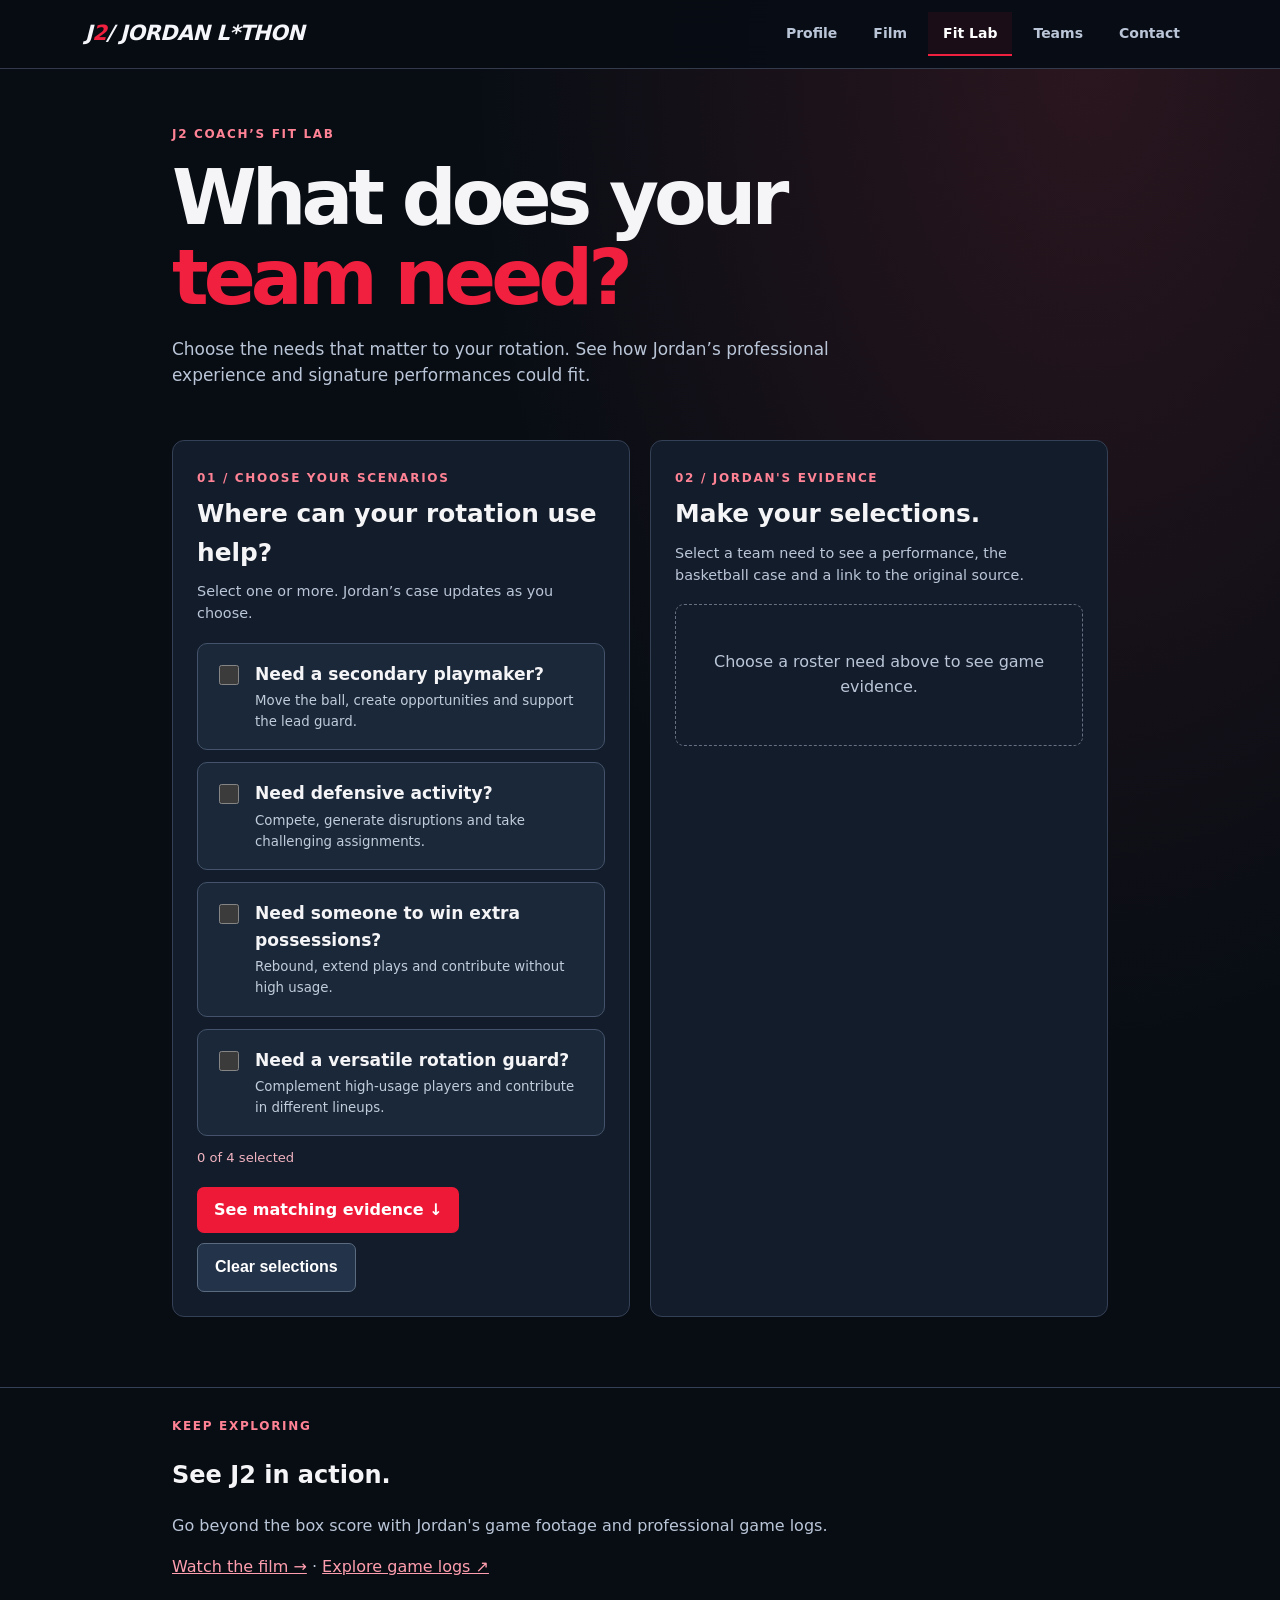
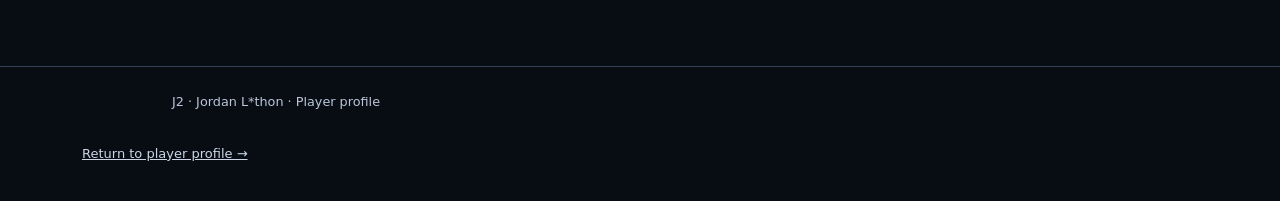
==== commit 120b2eea: "Connect Teams view through shared navigation: fit.html" ====
--- a/fit.html
+++ b/fit.html
@@ -15,7 +15,7 @@
 @media print{body{background:#fff;color:#111}.panel,.evidence{background:#fff;color:#111}.nav,.actions,.option,.bottom{display:none}.layout{display:block}.hint,.evidence p{color:#333}}
 </style><link rel="stylesheet" href="./site-nav.css">
 </head><body class="fit-page">
-<a class="skipLink" href="#main-content">Skip to content</a><header class="siteHeader"><div class="siteNavWrap"><a href="./index.html#top" class="siteBrand" aria-label="Jordan L*thon player profile">J<span>2</span><span class="brandName"> / JORDAN L*THON</span></a><nav class="siteLinks" aria-label="Primary"><a data-section="profile" href="./index.html#top">Profile</a><a data-section="film" href="./index.html#source-queue">Film</a><a data-section="fit" href="./fit.html#needs">Fit Lab</a><a data-section="contact" href="./index.html#contact">Contact</a></nav></div></header>
+<a class="skipLink" href="#main-content">Skip to content</a><header class="siteHeader"><div class="siteNavWrap"><a href="./index.html#top" class="siteBrand" aria-label="Jordan L*thon player profile">J<span>2</span><span class="brandName"> / JORDAN L*THON</span></a><nav class="siteLinks" aria-label="Primary"><a data-section="profile" href="./index.html#top">Profile</a><a data-section="film" href="./index.html#source-queue">Film</a><a data-section="fit" href="./fit.html#needs">Fit Lab</a><a data-section="teams" href="./opportunities.html">Teams</a><a data-section="contact" href="./index.html#contact">Contact</a></nav></div></header>
 <main id="main-content"><section class="hero wrap"><div class="eyebrow">J2 Coach’s Fit Lab</div><h1>What does your<br><em>team need?</em></h1><p class="lede">Choose the needs that matter to your rotation. See how Jordan’s professional experience and signature performances could fit.</p></section>
 <div class="wrap layout">
 <section class="panel" id="needs" aria-labelledby="needsTitle"><span class="eyebrow">01 / Choose your scenarios</span><h2 id="needsTitle">Where can your rotation use help?</h2><p class="hint">Select one or more. Jordan’s case updates as you choose.</p>
@@ -53,3 +53,4 @@
 refresh();
 </script><script src="./site-nav.js"></script>
 </body></html>
+
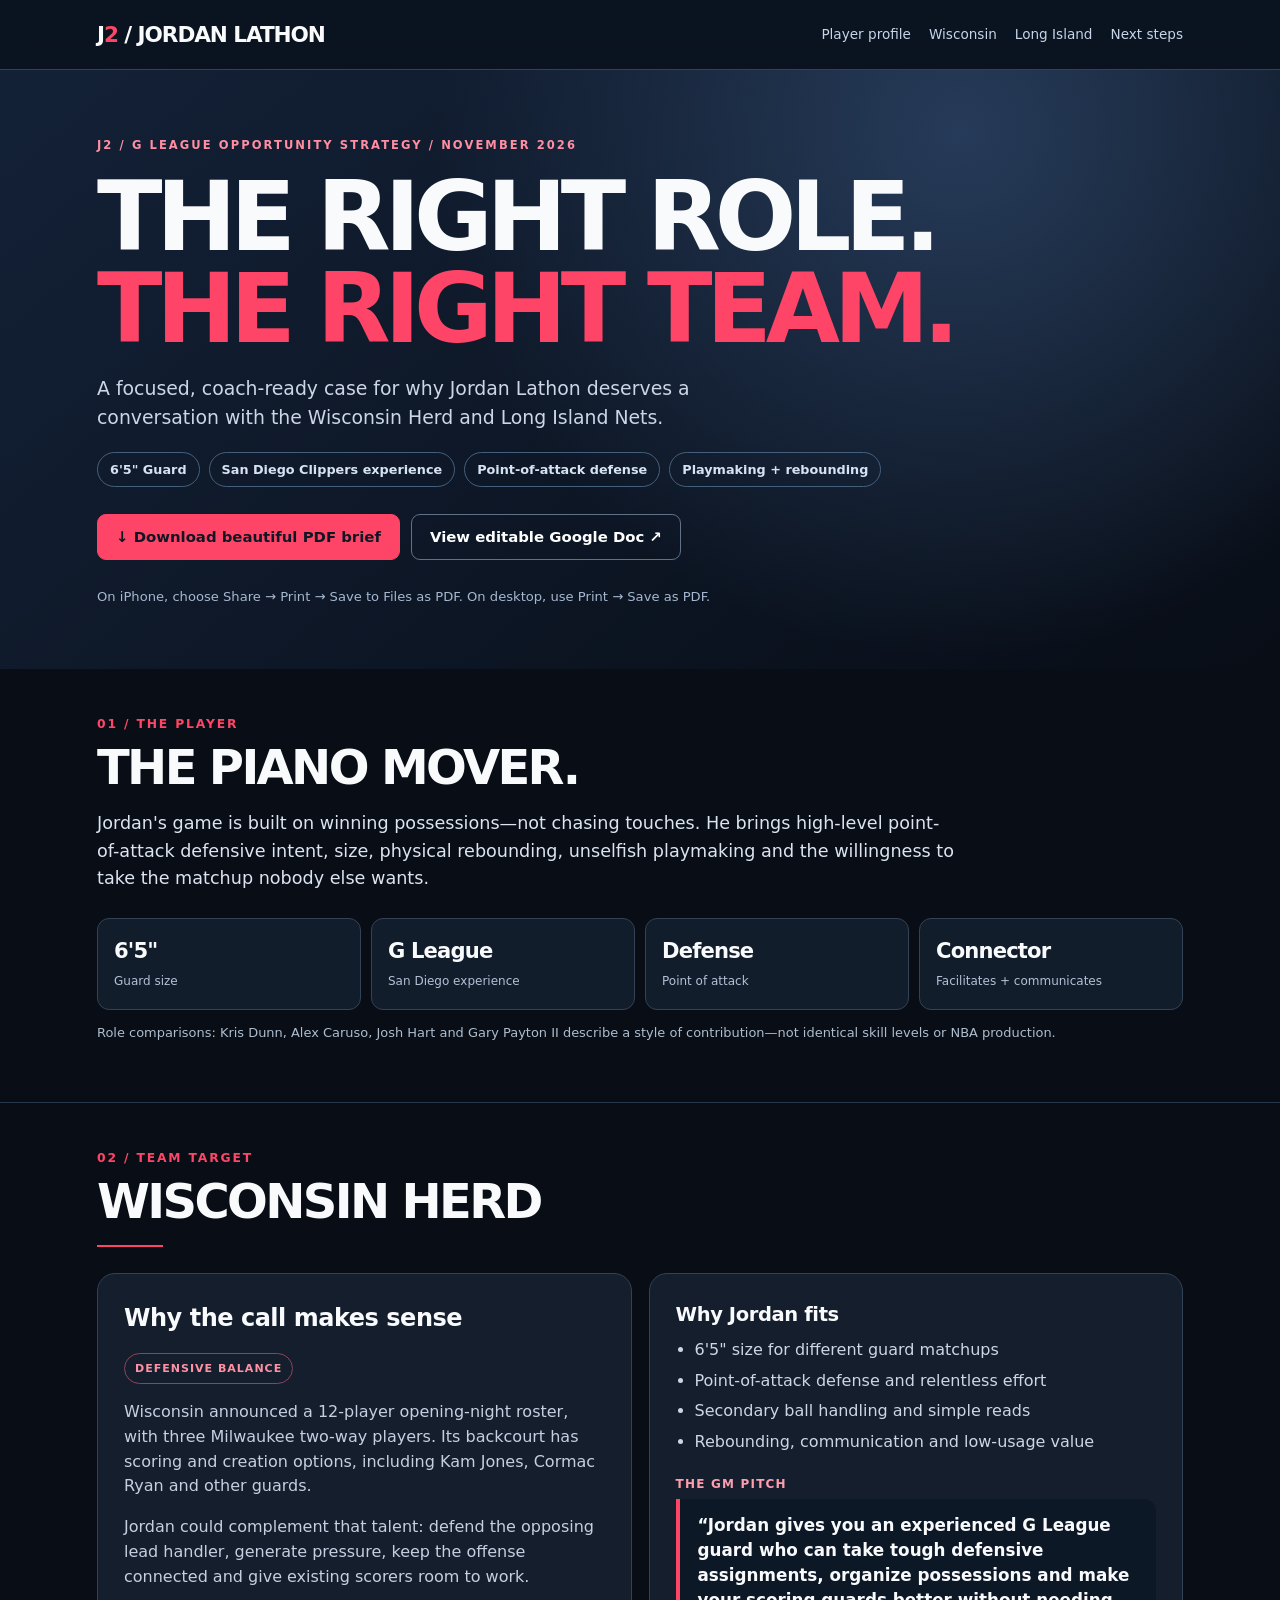
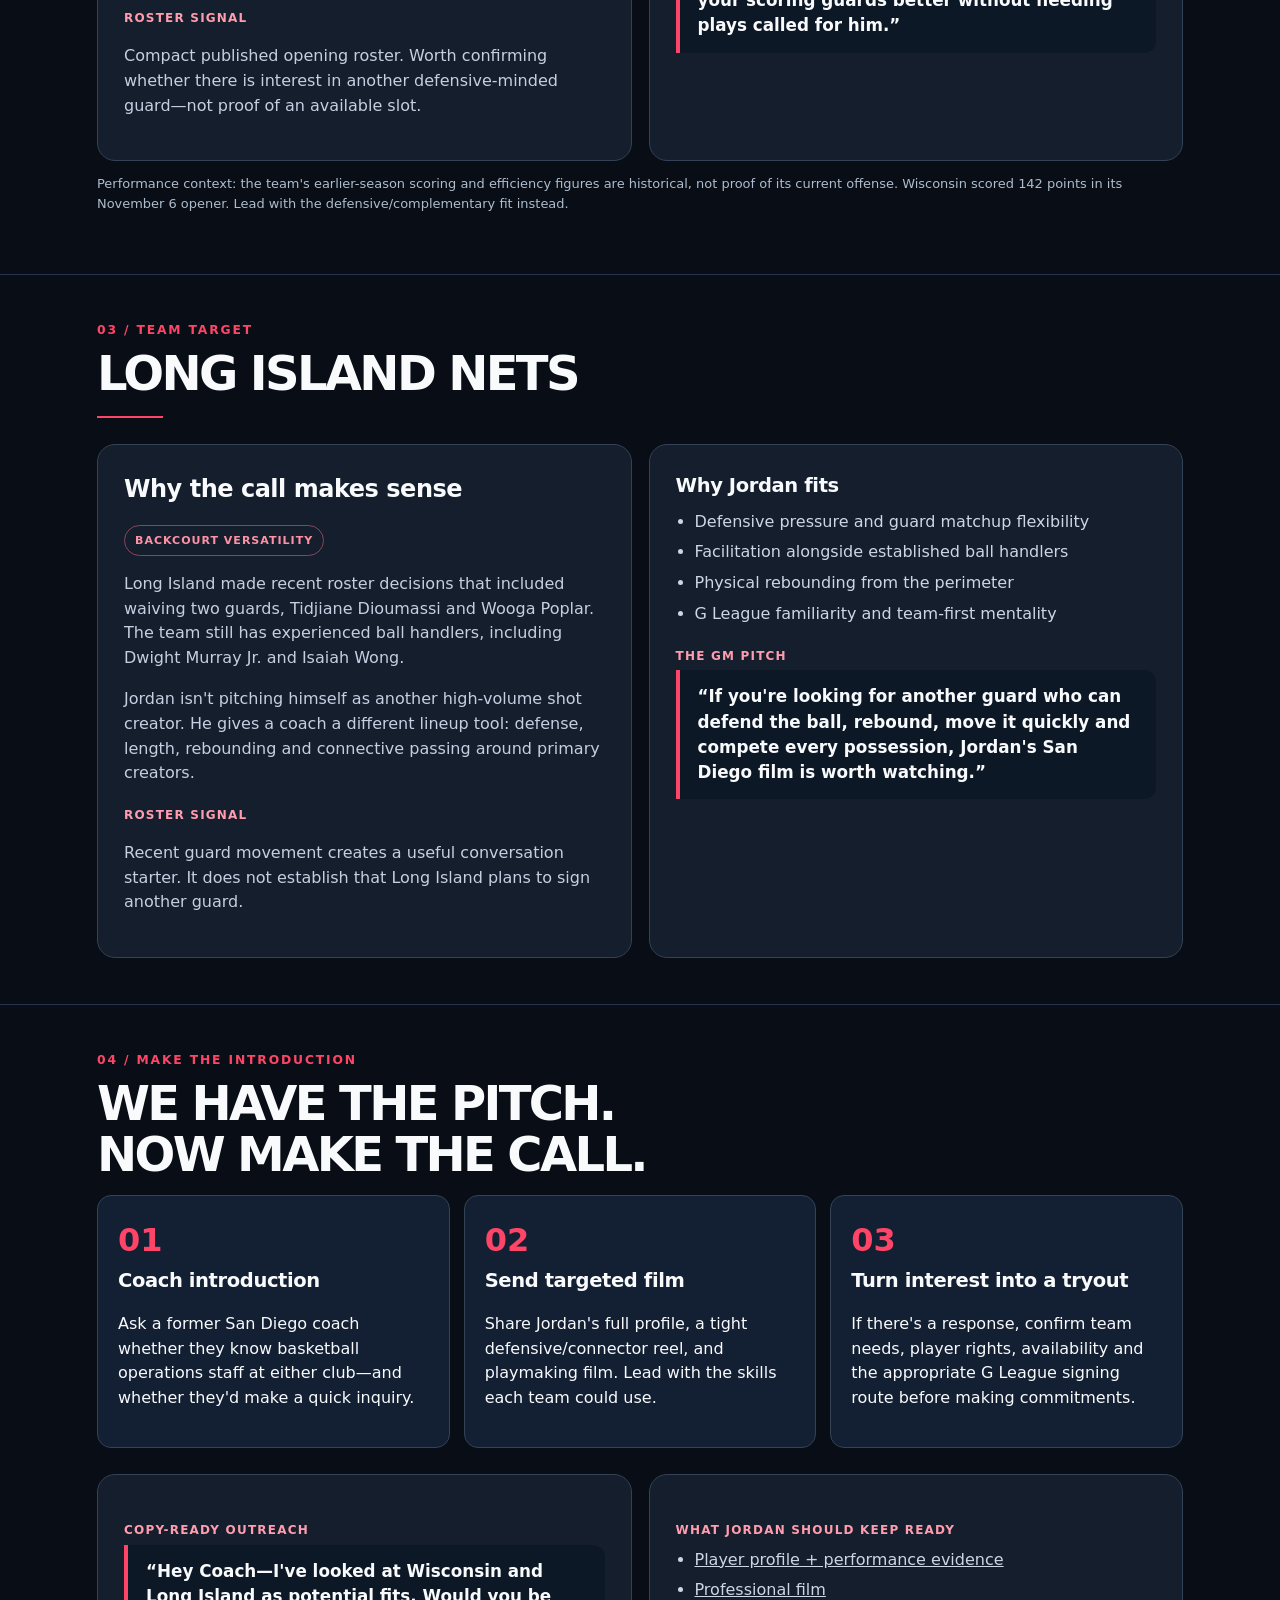
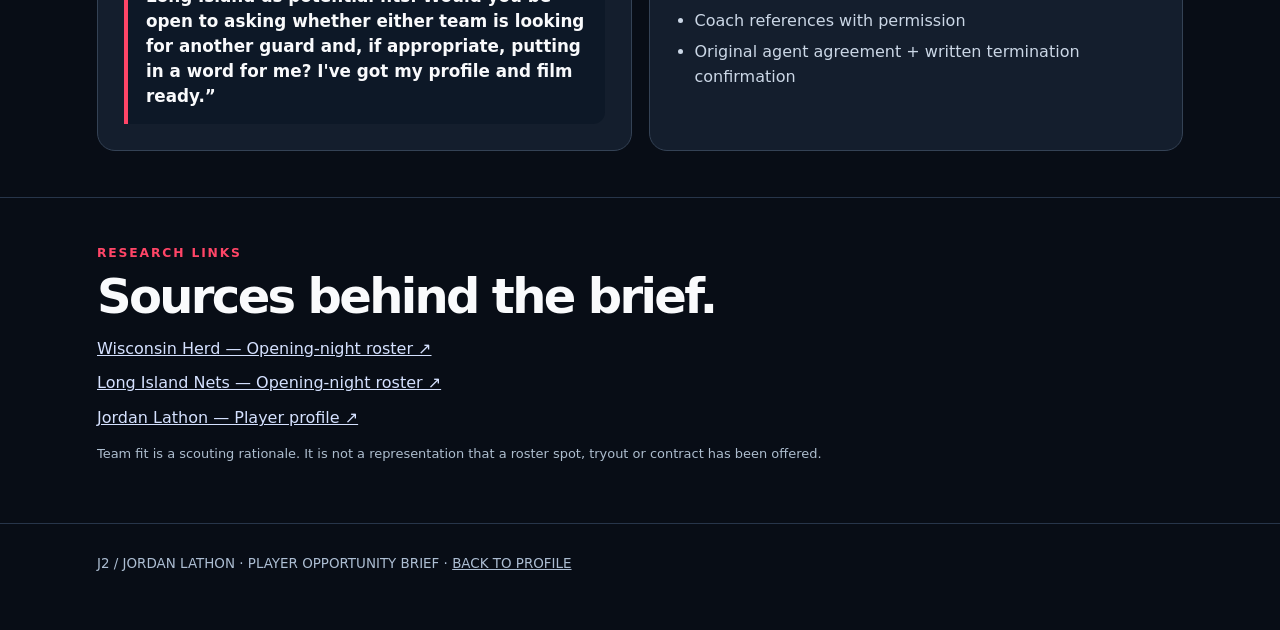
==== commit b0312a5b: "Add print-ready Wisconsin and Long Island team-fit brief" ====
--- a/fit.html
+++ b/fit.html
@@ -1,56 +1,87 @@
 <!doctype html>
 <html lang="en"><head><meta charset="utf-8"><meta name="viewport" content="width=device-width,initial-scale=1">
-<meta name="robots" content="noindex,nofollow,noarchive,nosnippet"><meta name="googlebot" content="noindex,nofollow,noarchive,nosnippet">
-<title>Find the Fit | J2</title>
+<meta name="theme-color" content="#080d16"><title>J2 | Wisconsin + Long Island Opportunity Brief</title>
+<meta name="description" content="Jordan Lathon two-team G League opportunity brief, with tailored Wisconsin Herd and Long Island Nets fit cases and a printable player pitch.">
 <style>
-:root{color-scheme:dark;--bg:#080d14;--surface:#131c2a;--surface2:#1b2839;--line:#344055;--text:#f5f5f7;--muted:#bac6d8;--accent:#f0203e}
-*{box-sizing:border-box}html{scroll-behavior:smooth}body{margin:0;background:radial-gradient(ellipse at 85% 3%,#52202b77,transparent 40%),var(--bg);font:16px/1.55 system-ui,-apple-system,Segoe UI,sans-serif;color:var(--text)}.wrap{max-width:980px;margin:auto;padding:0 22px}a{color:#ff9eae}button:focus-visible,a:focus-visible,input:focus-visible{outline:3px solid #ff9eae;outline-offset:3px}
-header{border-bottom:1px solid var(--line);padding:18px 0}.nav{display:flex;justify-content:space-between;align-items:center;gap:15px}.brand{font-weight:900;font-style:italic;text-decoration:none;color:var(--text);font-size:1.25rem}.brand b{color:var(--accent)}.back{font-size:.9rem}
-.hero{padding:56px 0 35px}.eyebrow{font-size:.75rem;letter-spacing:.14em;color:#ff8295;font-weight:800;text-transform:uppercase}h1{font-size:clamp(2.5rem,6vw,5rem);letter-spacing:-.065em;line-height:1.05;margin:14px 0}h1 em{color:var(--accent);font-style:normal}.lede{font-size:1.06rem;color:var(--muted);max-width:740px}
-.layout{display:grid;grid-template-columns:1fr 1fr;gap:20px;padding-bottom:70px}.panel{border:1px solid var(--line);background:var(--surface);border-radius:12px;padding:24px}.panel h2{margin:5px 0 8px;font-size:1.55rem}.hint{color:var(--muted);font-size:.9rem;margin:3px 0 18px}
-.option{display:flex;align-items:flex-start;gap:13px;border:1px solid #44536b;background:var(--surface2);padding:17px;border-radius:10px;cursor:pointer;margin:12px 0}.option:has(input:checked){border-color:var(--accent);background:#352130}.option input{accent-color:var(--accent);height:20px;width:20px;flex-shrink:0;margin-top:4px}.option strong{display:block;font-size:1.07rem}.option small{color:#c0ccda;display:block;margin-top:4px}
-.btn{background:var(--accent);color:#fff;padding:12px 17px;border:0;border-radius:7px;font-size:1rem;font-weight:800;cursor:pointer}.btn:disabled{opacity:.55;cursor:not-allowed}.btn.alt{background:#22334a;border:1px solid #5a6b80}.actions{display:flex;gap:10px;flex-wrap:wrap;margin-top:18px}
-.empty{border:1px dashed #667083;padding:45px 20px;border-radius:9px;text-align:center;color:var(--muted)}.result{margin-top:15px}.evidence{background:#0b1422;border:1px solid #42506a;border-radius:9px;padding:17px;margin:13px 0}.evidence h3{margin:2px 0 9px;font-size:1.1rem}.stat{color:#fff;font-weight:900;font-size:1.12rem;margin:5px 0}.evidence p{margin:9px 0;color:#c8d4e2}.tag{font-size:.75rem;text-transform:uppercase;letter-spacing:.08em;font-weight:800;color:#ffc7d0}.buttonlink{display:inline-block;background:#24334b;text-decoration:none;padding:9px 13px;border-radius:6px;margin:8px 9px 0 0;color:#fff;font-size:.88rem;font-weight:760}.caveat{font-size:.88rem;color:#d3c4c7;border-left:3px solid var(--accent);padding-left:12px}.bottom{padding:25px 0 70px;border-top:1px solid var(--line)}.bottom p{max-width:850px;color:var(--muted)}.selected{font-size:.82rem;color:#f2b3c1;margin:4px 0 14px}footer{padding:25px 0;border-top:1px solid var(--line);color:var(--muted);font-size:.8rem}
-@media(max-width:760px){.layout{grid-template-columns:1fr}.hero{padding:34px 0 18px}.wrap{padding:0 16px}.panel{padding:18px}}
-@media print{body{background:#fff;color:#111}.panel,.evidence{background:#fff;color:#111}.nav,.actions,.option,.bottom{display:none}.layout{display:block}.hint,.evidence p{color:#333}}
-</style><link rel="stylesheet" href="./site-nav.css">
-</head><body class="fit-page">
-<a class="skipLink" href="#main-content">Skip to content</a><header class="siteHeader"><div class="siteNavWrap"><a href="./index.html#top" class="siteBrand" aria-label="Jordan L*thon player profile">J<span>2</span><span class="brandName"> / JORDAN L*THON</span></a><nav class="siteLinks" aria-label="Primary"><a data-section="profile" href="./index.html#top">Profile</a><a data-section="film" href="./index.html#source-queue">Film</a><a data-section="fit" href="./fit.html#needs">Fit Lab</a><a data-section="teams" href="./opportunities.html">Teams</a><a data-section="contact" href="./index.html#contact">Contact</a></nav></div></header>
-<main id="main-content"><section class="hero wrap"><div class="eyebrow">J2 Coach’s Fit Lab</div><h1>What does your<br><em>team need?</em></h1><p class="lede">Choose the needs that matter to your rotation. See how Jordan’s professional experience and signature performances could fit.</p></section>
-<div class="wrap layout">
-<section class="panel" id="needs" aria-labelledby="needsTitle"><span class="eyebrow">01 / Choose your scenarios</span><h2 id="needsTitle">Where can your rotation use help?</h2><p class="hint">Select one or more. Jordan’s case updates as you choose.</p>
-<label class="option"><input type="checkbox" value="playmaking"><span><strong>Need a secondary playmaker?</strong><small>Move the ball, create opportunities and support the lead guard.</small></span></label>
-<label class="option"><input type="checkbox" value="defense"><span><strong>Need defensive activity?</strong><small>Compete, generate disruptions and take challenging assignments.</small></span></label>
-<label class="option"><input type="checkbox" value="rebounds"><span><strong>Need someone to win extra possessions?</strong><small>Rebound, extend plays and contribute without high usage.</small></span></label>
-<label class="option"><input type="checkbox" value="versatility"><span><strong>Need a versatile rotation guard?</strong><small>Complement high-usage players and contribute in different lineups.</small></span></label><p class="selected" id="selectedCount">0 of 4 selected</p>
-<div class="actions"><a id="viewMatches" class="btn" href="#fit-results">See matching evidence ↓</a><button id="reset" class="btn alt" type="button">Clear selections</button></div>
-</section>
-<section class="panel" id="fit-results" aria-labelledby="resultsTitle"><span class="eyebrow">02 / Jordan's evidence</span><h2 id="resultsTitle">Make your selections.</h2><p id="summary" class="hint">Select a team need to see a performance, the basketball case and a link to the original source.</p><div class="result" id="result" aria-live="polite"><div class="empty">Choose a roster need to see why Jordan could fit.</div></div></section>
-</div>
-<section class="bottom"><div class="wrap"><span class="eyebrow">Keep exploring</span><h2>See J2 in action.</h2><p>Go beyond the box score with Jordan's game footage and professional game logs.</p><p><a href="./index.html#source-queue">Watch the film →</a> · <a href="https://basketball.realgm.com/player/Jordan-Lathon/GameLogs/132153" target="_blank" rel="noopener">Explore game logs ↗</a></p></div></section>
-</main><footer><div class="wrap">J2 · Jordan L*thon · Player profile</div><p class="backToTop"><a href="./index.html#top">Return to player profile →</a></p></footer>
-<script>
-const DATA={
- playmaking:{label:"Secondary playmaking",game:"March 22, 2025 · vs Rip City Remix",stat:"14 AST · 3 TO · 9 REB",why:"An example of J2 facilitating offense while contributing on the glass.",caveat:"Quick reads, quality passing decisions and his ability to keep an offense moving.",film:"https://www.youtube.com/watch?v=mP7pEktTqbA"},
- defense:{label:"Defensive activity",game:"January 16, 2025 · vs Capital City Go-Go",stat:"3 STL · 2 BLK · 0 TO",why:"Recorded defensive events show J2 affecting possessions in this game.",caveat:"Ball pressure, effort, positioning and activity through a full defensive possession.",film:null},
- rebounds:{label:"Extra possessions",game:"March 22, 2025 · vs Rip City Remix",stat:"9 REB · 6 OREB · 14 AST",why:"Six offensive rebounds provide a concrete example of generating extra opportunities.",caveat:"Rebounding outside his position and creating another chance for the offense.",film:"https://www.youtube.com/watch?v=mP7pEktTqbA"},
- versatility:{label:"Rotation versatility",game:"January 1 and March 22, 2025 · Rip City Remix",stat:"20 PTS in one game · 14 AST in another · 12 starts",why:"Jordan has shown he can take on different roles: score when needed, set teammates up and contribute alongside other creators.",caveat:"How he spaces the floor, helps teammates and changes responsibilities within a lineup.",film:"https://www.youtube.com/watch?v=m62vAp3bOlc"}
-};
-const boxes=[...document.querySelectorAll('.option input')],count=document.getElementById('selectedCount'),result=document.getElementById('result');
-const source="https://basketball.realgm.com/player/Jordan-Lathon/GameLogs/132153";
-function el(tag,cls,text){const node=document.createElement(tag);if(cls)node.className=cls;if(text!==undefined)node.textContent=text;return node}
-function actionLink(href,label){const a=el('a','buttonlink',label+' ↗');a.href=href;a.rel='noopener';a.target='_blank';return a}
-function selection(){return boxes.filter(b=>b.checked).map(b=>b.value)}
-function refresh(){const selected=selection();count.textContent=selected.length+' of 4 selected';document.getElementById('viewMatches').textContent=selected.length?'See matching evidence ('+selected.length+') ↓':'See matching evidence ↓';try{sessionStorage.setItem('j2-fit-needs',JSON.stringify(selected))}catch{}show()}
-function show(){const selected=selection();result.replaceChildren();if(!selected.length){document.getElementById('resultsTitle').textContent='Make your selections.';document.getElementById('summary').textContent='Select a team need to see a performance, the basketball case and a link to the original source.';result.append(el('div','empty','Choose a roster need above to see game evidence.'));return;}
- document.getElementById('resultsTitle').textContent='Why J2 could fit';
- document.getElementById('summary').textContent=selected.length+' roster need'+(selected.length===1?'':'s')+' selected · Signature games and basketball evidence.';
- for(const key of selected){const x=DATA[key],card=el('article','evidence');card.append(el('span','tag','Professional game example'));card.append(el('h3','',x.label));card.append(el('p','',x.game));card.append(el('p','stat',x.stat));card.append(el('p','',x.why));card.append(el('p','caveat','On film: '+x.caveat));card.append(actionLink(source,'Game log'));if(x.film)card.append(actionLink(x.film,'Team game highlights'));result.append(card);}
+:root{--ink:#f9fafc;--navy:#080d16;--panel:#141e2d;--muted:#bac5d8;--red:#ff4567;--line:#344255;--cream:#f8f7f3;--dark:#101c2a}
+*{box-sizing:border-box}html{scroll-behavior:smooth}body{margin:0;background:var(--navy);color:var(--ink);font:16px/1.55 system-ui,-apple-system,Segoe UI,sans-serif}
+a{color:inherit}button,a{touch-action:manipulation}button:focus-visible,a:focus-visible{outline:3px solid var(--red);outline-offset:4px}
+.shell{max-width:1130px;padding:0 22px;margin:auto}header{position:sticky;top:0;background:#0b1421f4;backdrop-filter:blur(14px);border-bottom:1px solid var(--line);z-index:20}
+header .shell{min-height:69px;display:flex;align-items:center;justify-content:space-between;gap:14px;flex-wrap:wrap}
+.brand{text-decoration:none;font-weight:900;letter-spacing:-.05em;font-size:1.35rem}.brand span{color:var(--red)}
+nav{display:flex;gap:18px;align-items:center;flex-wrap:wrap}nav a{text-decoration:none;font-size:.85rem;color:#c7d4ea}
+.action{display:inline-flex;justify-content:center;align-items:center;gap:8px;background:var(--red);border:1px solid var(--red);color:#101724;border-radius:9px;font:800 .93rem system-ui;padding:13px 18px;text-decoration:none;cursor:pointer}
+.action.secondary{color:white;border-color:#607188;background:transparent}
+.hero{background:radial-gradient(circle at 75% 10%,#263b59,transparent 48%),linear-gradient(140deg,#132137,#080d16);padding:67px 0 48px}
+.kicker{color:#ff8ea2;text-transform:uppercase;letter-spacing:.18em;font-size:.72rem;font-weight:850}h1{font-size:clamp(2.8rem,8vw,6rem);line-height:.96;letter-spacing:-.065em;margin:16px 0 19px;max-width:860px}h1 em{color:var(--red);font-style:normal}
+.sub{font-size:1.18rem;color:#cbd6e6;max-width:700px}.actions{display:flex;gap:11px;flex-wrap:wrap;margin:27px 0}.micro{font-size:.82rem;color:#a5b8d0}
+.pills{display:flex;flex-wrap:wrap;gap:9px}.pill{border:1px solid #45607d;border-radius:100px;padding:7px 12px;color:#d5e3f4;font-size:.8rem;font-weight:700}
+section{padding:46px 0;border-bottom:1px solid #27354a}.section-label{font-size:.77rem;letter-spacing:.15em;color:var(--red);font-weight:850;text-transform:uppercase}
+h2{font-size:clamp(2rem,4vw,3rem);letter-spacing:-.055em;line-height:1.06;margin:8px 0 15px}h3{margin:0 0 8px;letter-spacing:-.02em;font-size:1.22rem}
+.lead{font-size:1.1rem;color:#dce4f0;max-width:860px}
+.fit-grid{display:grid;grid-template-columns:repeat(2,minmax(0,1fr));gap:17px;margin-top:26px}
+.panel{background:var(--panel);border:1px solid var(--line);border-radius:18px;padding:26px}
+.panel p{color:#c4d0e2}.teamhead{display:flex;align-items:center;justify-content:space-between;gap:8px;flex-wrap:wrap}.teamhead h3{font-size:1.5rem}
+.tag{color:#ff91a5;border:1px solid #8a4559;border-radius:100px;font-size:.69rem;font-weight:850;letter-spacing:.09em;text-transform:uppercase;padding:6px 10px}
+.mini-head{margin:20px 0 5px;font-size:.75rem;color:#ff9cad;font-weight:850;letter-spacing:.1em;text-transform:uppercase}.quote{border-left:4px solid var(--red);padding:14px 18px;background:#0d1827;border-radius:0 12px 12px 0;font-size:1.05rem;font-weight:650;line-height:1.5}
+ul{margin:8px 0 0;padding-left:19px}li{margin:6px 0;color:#cbd7e6}.proof{display:grid;grid-template-columns:repeat(4,1fr);gap:10px;margin-top:26px}
+.proof div{border:1px solid var(--line);border-radius:12px;background:#111d2b;padding:16px}.proof strong{display:block;font-size:1.32rem;letter-spacing:-.04em}.proof span{font-size:.75rem;color:#b3c1d6}
+.steps{display:grid;grid-template-columns:repeat(3,1fr);gap:14px}.steps article{padding:20px;border:1px solid var(--line);border-radius:14px;background:#132033}.step-num{font-size:2rem;color:var(--red);font-weight:900}
+footer{padding:30px 0 55px;color:#adbed3;font-size:.84rem}.source-list a{display:block;margin:10px 0;color:#d5e1ff;overflow-wrap:anywhere}
+.print-only{display:none}.small{font-size:.81rem;color:#adbdce}.rule{height:2px;background:var(--red);width:66px;margin:18px 0}
+@media(max-width:760px){.fit-grid,.steps{grid-template-columns:1fr}.proof{grid-template-columns:repeat(2,1fr)}header .shell{padding-top:12px;padding-bottom:12px}nav{gap:13px}.hero{padding-top:45px}section{padding:37px 0}.panel{padding:20px}.action{width:100%}.actions{flex-direction:column}}
+@page{size:letter;margin:.55in}
+@media print{
+html,body{background:#fff!important;color:var(--dark)!important;font:10.5pt/1.37 Arial,sans-serif;-webkit-print-color-adjust:exact;print-color-adjust:exact}
+header,.actions,.screen-only,footer{display:none!important}.print-only{display:block!important}
+.shell{padding:0;max-width:none}.hero{background:#fff!important;padding:0 0 14px}.hero h1{font-size:37pt;color:var(--dark)!important;margin:8px 0}.hero h1 em{color:#d42247!important}.kicker,.section-label,.mini-head{color:#ba2346!important}.sub,.lead,.panel p,li,.small{color:#243348!important}
+h2{font-size:21pt;margin:8px 0 10px}h3{font-size:14pt}.pills{gap:5px}.pill{color:#283950;border-color:#bec6d1;padding:3px 9px}
+section{padding:18px 0;border-bottom:1px solid #d3d9e2;break-inside:avoid}.fit-grid{gap:12px}.panel{background:#f5f7fa!important;border:1px solid #cbd3df;padding:14px;break-inside:avoid}
+.quote{background:#edf1f7!important;color:#142339!important;padding:10px 13px;font-size:10pt}.proof{gap:7px;margin:12px 0}.proof div{background:#f5f7fa!important;border:1px solid #cbd3df;padding:9px}.proof strong{font-size:13pt;color:#142339}.proof span{color:#3d4a59}
+.steps article{background:#f5f7fa!important;color:#17253a;border:1px solid #cbd3df;padding:10px}.step-num{font-size:16pt;color:#bd2547}
+.tag{color:#aa2849;border-color:#d1b1bd} .print-notes{font-size:8pt;color:#516173}
 }
-for(const b of boxes)b.addEventListener('change',refresh);
-document.getElementById('reset').addEventListener('click',()=>{for(const b of boxes){b.checked=false}refresh();result.replaceChildren(el('div','empty','Choose a roster need to see why Jordan could fit.'));document.getElementById('resultsTitle').textContent='Make your selections.';document.getElementById('summary').textContent='Select a team need to see a performance, the basketball case and a link to the original source.'});
-try{const saved=JSON.parse(sessionStorage.getItem('j2-fit-needs')||'[]');if(Array.isArray(saved))for(const b of boxes)b.checked=saved.includes(b.value)}catch{}
-refresh();
-</script><script src="./site-nav.js"></script>
-</body></html>
-
+</style></head>
+<body>
+<header><div class="shell"><a class="brand" href="./index.html#profile">J<span>2</span> / JORDAN LATHON</a><nav aria-label="Page navigation"><a href="./index.html#profile">Player profile</a><a href="#wisconsin">Wisconsin</a><a href="#long-island">Long Island</a><a href="#outreach">Next steps</a></nav></div></header>
+<main>
+<div class="hero"><div class="shell"><div class="kicker">J2 / G League opportunity strategy / November 2026</div>
+<h1>THE RIGHT ROLE.<br><em>THE RIGHT TEAM.</em></h1>
+<p class="sub">A focused, coach-ready case for why Jordan Lathon deserves a conversation with the Wisconsin Herd and Long Island Nets.</p>
+<div class="pills"><span class="pill">6'5" Guard</span><span class="pill">San Diego Clippers experience</span><span class="pill">Point-of-attack defense</span><span class="pill">Playmaking + rebounding</span></div>
+<div class="actions"><button class="action" onclick="window.print()" type="button">↓ Download beautiful PDF brief</button><a class="action secondary" href="https://docs.google.com/document/d/1mZv3TG_De0M-pLzs7n5JirNouKFD5Gs0_nM6XoIwXak/edit" target="_blank" rel="noopener noreferrer">View editable Google Doc ↗</a></div>
+<p class="micro screen-only">On iPhone, choose Share → Print → Save to Files as PDF. On desktop, use Print → Save as PDF.</p>
+<p class="print-only print-notes">JORDAN LATHON · TWO-TEAM FIT BRIEF · PREPARED NOVEMBER 8, 2026</p>
+</div></div>
+<section><div class="shell"><div class="section-label">01 / The player</div><h2>THE PIANO MOVER.</h2>
+<p class="lead">Jordan's game is built on winning possessions—not chasing touches. He brings high-level point-of-attack defensive intent, size, physical rebounding, unselfish playmaking and the willingness to take the matchup nobody else wants.</p>
+<div class="proof"><div><strong>6'5"</strong><span>Guard size</span></div><div><strong>G League</strong><span>San Diego experience</span></div><div><strong>Defense</strong><span>Point of attack</span></div><div><strong>Connector</strong><span>Facilitates + communicates</span></div></div>
+<p class="small">Role comparisons: Kris Dunn, Alex Caruso, Josh Hart and Gary Payton II describe a style of contribution—not identical skill levels or NBA production.</p></div></section>
+<section id="wisconsin"><div class="shell"><div class="section-label">02 / Team target</div><h2>WISCONSIN HERD</h2><div class="rule"></div>
+<div class="fit-grid"><article class="panel"><div class="teamhead"><h3>Why the call makes sense</h3><span class="tag">Defensive balance</span></div>
+<p>Wisconsin announced a 12-player opening-night roster, with three Milwaukee two-way players. Its backcourt has scoring and creation options, including Kam Jones, Cormac Ryan and other guards.</p>
+<p>Jordan could complement that talent: defend the opposing lead handler, generate pressure, keep the offense connected and give existing scorers room to work.</p>
+<div class="mini-head">Roster signal</div><p>Compact published opening roster. Worth confirming whether there is interest in another defensive-minded guard—not proof of an available slot.</p></article>
+<article class="panel"><h3>Why Jordan fits</h3><ul><li>6'5" size for different guard matchups</li><li>Point-of-attack defense and relentless effort</li><li>Secondary ball handling and simple reads</li><li>Rebounding, communication and low-usage value</li></ul><div class="mini-head">The GM pitch</div>
+<div class="quote">“Jordan gives you an experienced G League guard who can take tough defensive assignments, organize possessions and make your scoring guards better without needing plays called for him.”</div></article></div>
+<p class="small">Performance context: the team's earlier-season scoring and efficiency figures are historical, not proof of its current offense. Wisconsin scored 142 points in its November 6 opener. Lead with the defensive/complementary fit instead.</p></div></section>
+<section id="long-island"><div class="shell"><div class="section-label">03 / Team target</div><h2>LONG ISLAND NETS</h2><div class="rule"></div>
+<div class="fit-grid"><article class="panel"><div class="teamhead"><h3>Why the call makes sense</h3><span class="tag">Backcourt versatility</span></div>
+<p>Long Island made recent roster decisions that included waiving two guards, Tidjiane Dioumassi and Wooga Poplar. The team still has experienced ball handlers, including Dwight Murray Jr. and Isaiah Wong.</p>
+<p>Jordan isn't pitching himself as another high-volume shot creator. He gives a coach a different lineup tool: defense, length, rebounding and connective passing around primary creators.</p>
+<div class="mini-head">Roster signal</div><p>Recent guard movement creates a useful conversation starter. It does not establish that Long Island plans to sign another guard.</p></article>
+<article class="panel"><h3>Why Jordan fits</h3><ul><li>Defensive pressure and guard matchup flexibility</li><li>Facilitation alongside established ball handlers</li><li>Physical rebounding from the perimeter</li><li>G League familiarity and team-first mentality</li></ul><div class="mini-head">The GM pitch</div>
+<div class="quote">“If you're looking for another guard who can defend the ball, rebound, move it quickly and compete every possession, Jordan's San Diego film is worth watching.”</div></article></div></div></section>
+<section id="outreach"><div class="shell"><div class="section-label">04 / Make the introduction</div><h2>WE HAVE THE PITCH.<br>NOW MAKE THE CALL.</h2>
+<div class="steps"><article><div class="step-num">01</div><h3>Coach introduction</h3><p>Ask a former San Diego coach whether they know basketball operations staff at either club—and whether they'd make a quick inquiry.</p></article>
+<article><div class="step-num">02</div><h3>Send targeted film</h3><p>Share Jordan's full profile, a tight defensive/connector reel, and playmaking film. Lead with the skills each team could use.</p></article>
+<article><div class="step-num">03</div><h3>Turn interest into a tryout</h3><p>If there's a response, confirm team needs, player rights, availability and the appropriate G League signing route before making commitments.</p></article></div>
+<div class="fit-grid"><div class="panel"><div class="mini-head">Copy-ready outreach</div><div class="quote">“Hey Coach—I've looked at Wisconsin and Long Island as potential fits. Would you be open to asking whether either team is looking for another guard and, if appropriate, putting in a word for me? I've got my profile and film ready.”</div></div>
+<div class="panel"><div class="mini-head">What Jordan should keep ready</div><ul><li><a href="./index.html#profile">Player profile + performance evidence</a></li><li><a href="https://youtu.be/4g7R6yFFezo" target="_blank" rel="noopener noreferrer">Professional film</a></li><li>Coach references with permission</li><li>Original agent agreement + written termination confirmation</li></ul></div></div></div></section>
+<section class="screen-only"><div class="shell"><div class="section-label">Research links</div><h2>Sources behind the brief.</h2><div class="source-list">
+<a href="https://wisconsin.gleague.nba.com/news/wisconsin-herd-finalizes-2026-27-opening-night-roster" target="_blank" rel="noopener noreferrer">Wisconsin Herd — Opening-night roster ↗</a>
+<a href="https://longisland.gleague.nba.com/news/long-island-nets-announce-opening-night-roster" target="_blank" rel="noopener noreferrer">Long Island Nets — Opening-night roster ↗</a>
+<a href="https://irvinthev.github.io/BasketballAgent_J2/index.html#profile">Jordan Lathon — Player profile ↗</a>
+</div><p class="small">Team fit is a scouting rationale. It is not a representation that a roster spot, tryout or contract has been offered.</p></div></section>
+</main><footer><div class="shell">J2 / JORDAN LATHON · PLAYER OPPORTUNITY BRIEF · <a href="./index.html">BACK TO PROFILE</a></div></footer>
+</body></html>
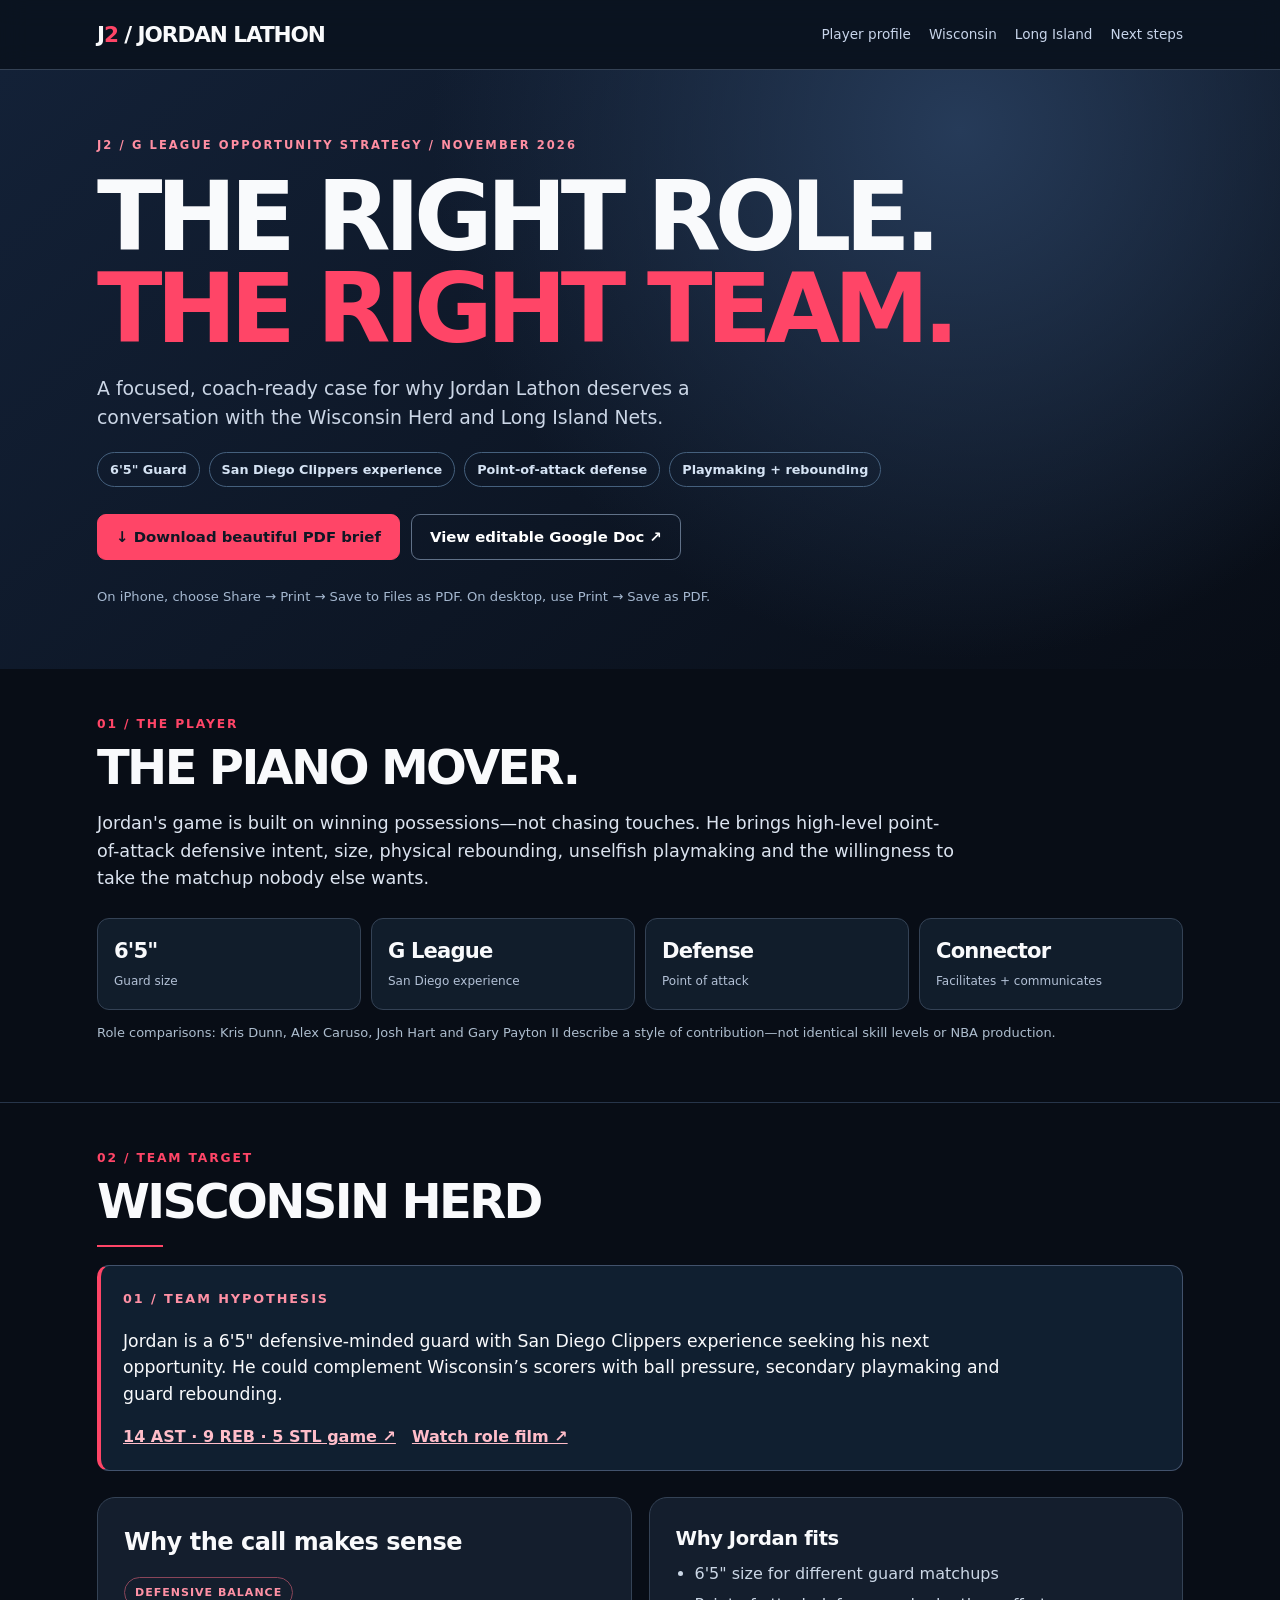
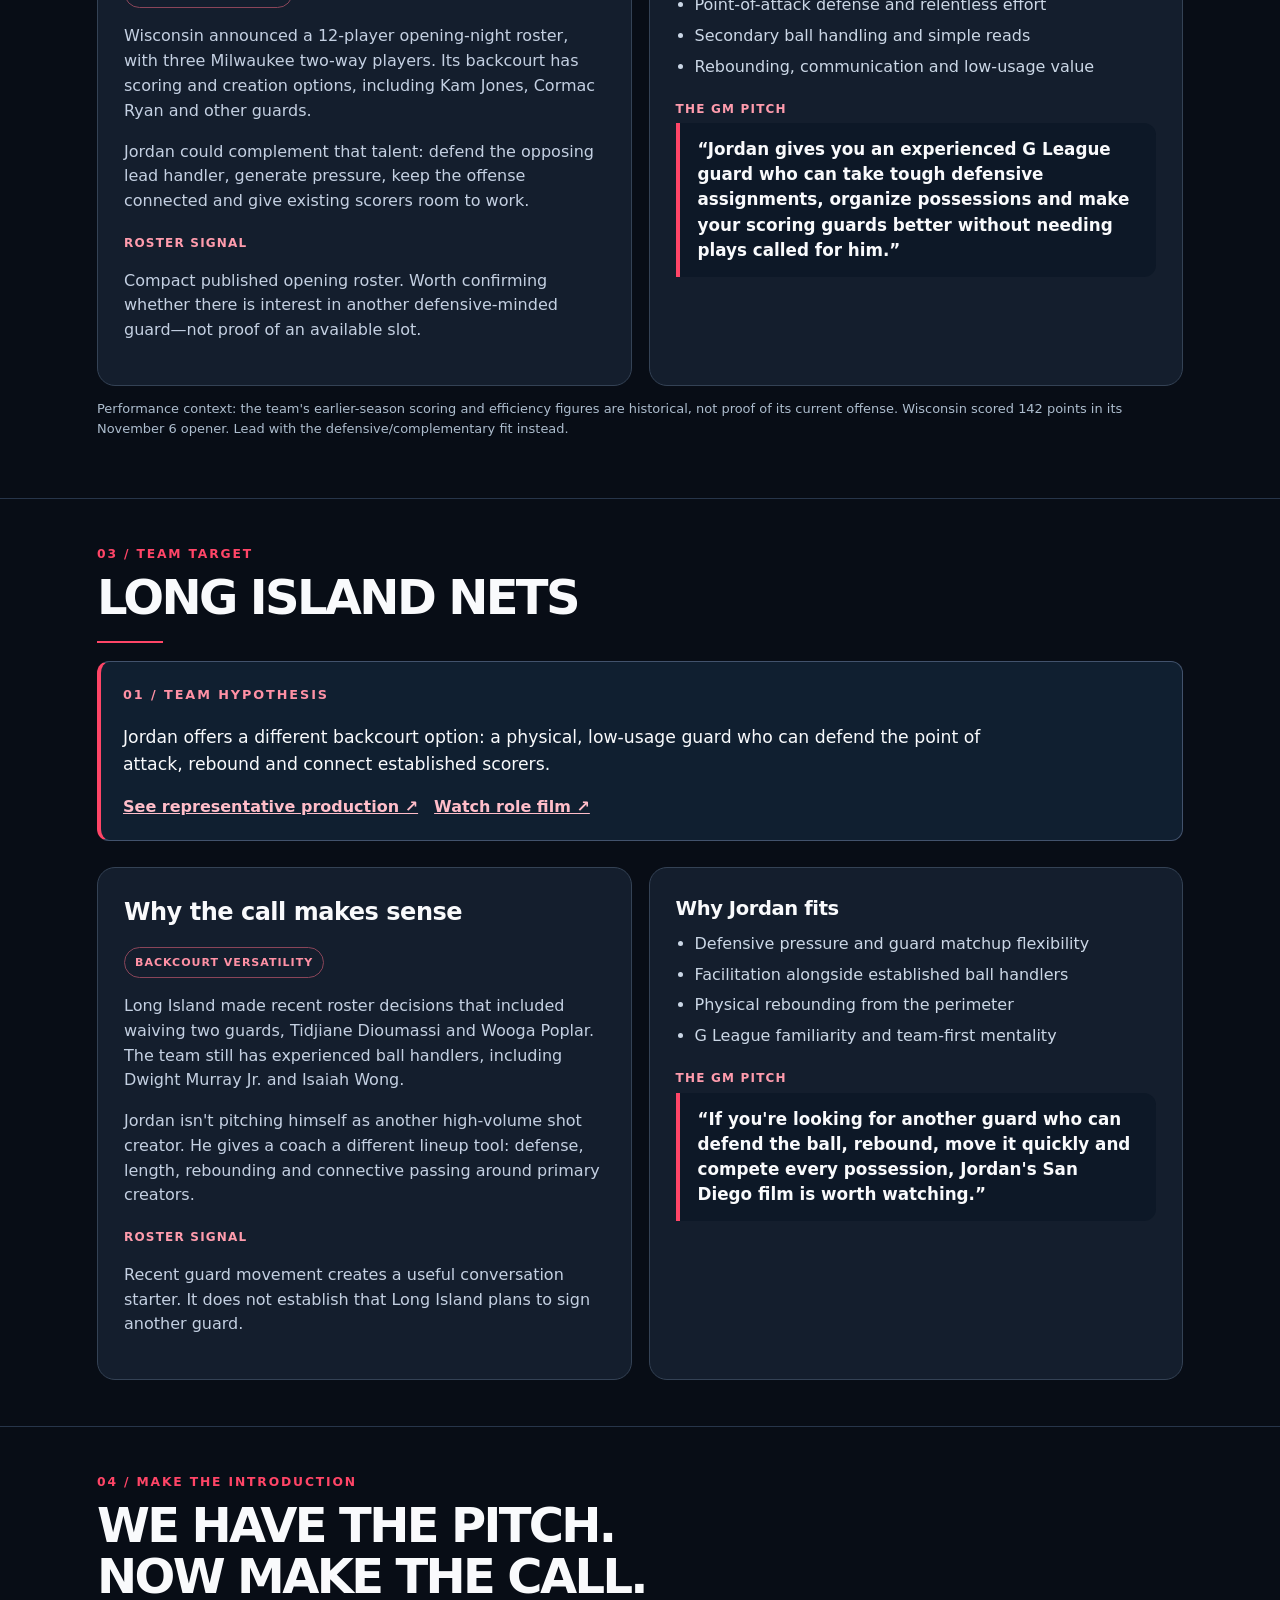
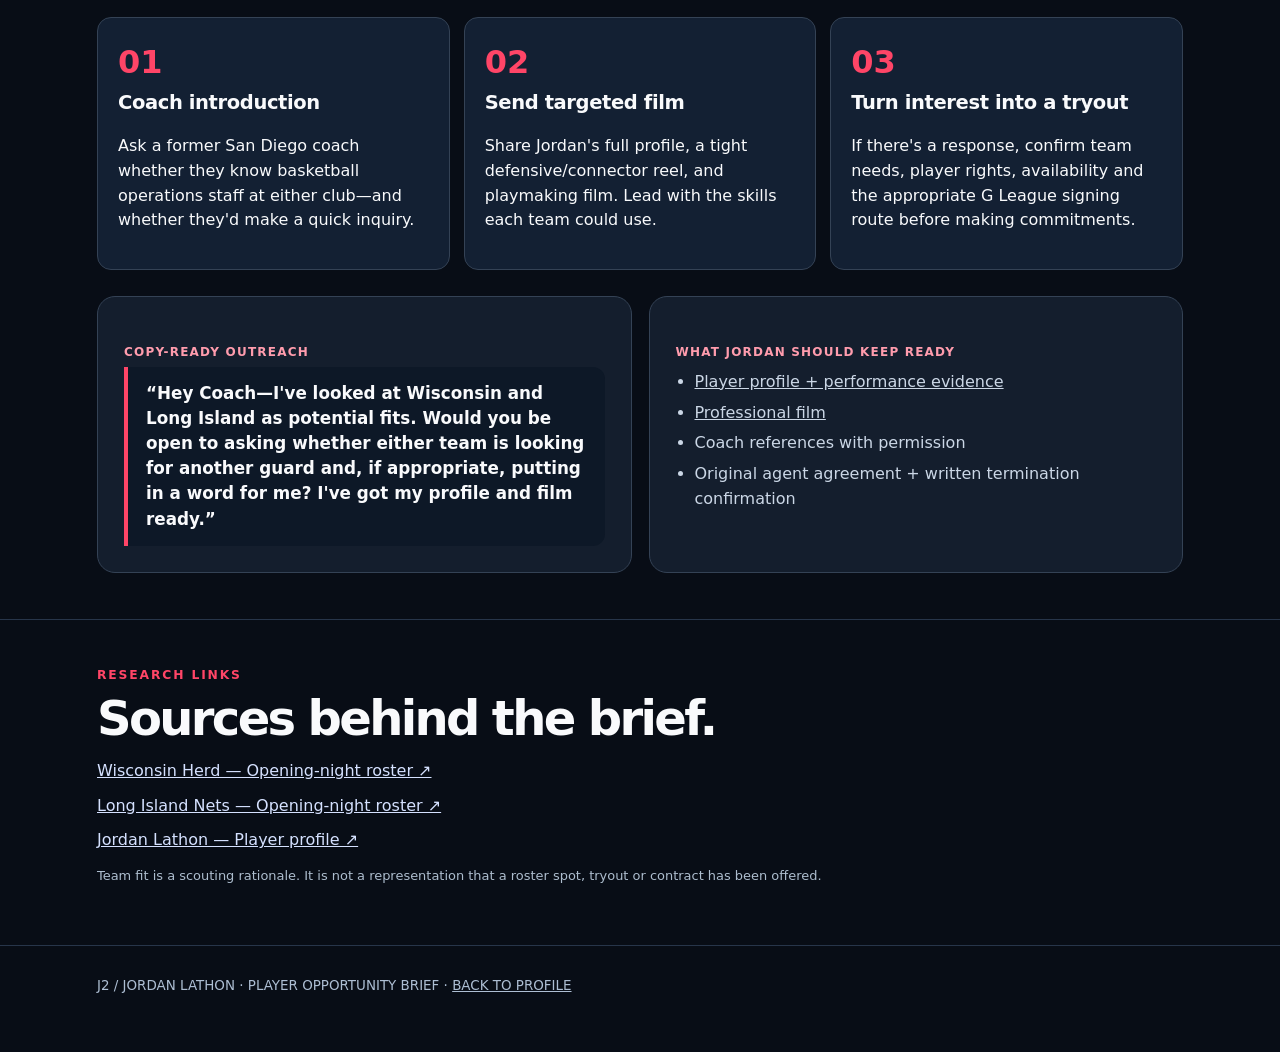
==== commit 59ac24d3: "Scout-first content and mobile improvements: fit.html" ====
--- a/fit.html
+++ b/fit.html
@@ -41,6 +41,7 @@
 .steps article{background:#f5f7fa!important;color:#17253a;border:1px solid #cbd3df;padding:10px}.step-num{font-size:16pt;color:#bd2547}
 .tag{color:#aa2849;border-color:#d1b1bd} .print-notes{font-size:8pt;color:#516173}
 }
+.fit-opening{padding:20px 22px;border:1px solid #42526c;border-left:4px solid #ff4567;background:#101f30;border-radius:12px;margin:18px 0 24px}.fit-opening>strong{font-size:.8rem;letter-spacing:.15em;color:#ff91a5}.fit-opening p{font-size:1.08rem;line-height:1.55;max-width:900px}.fit-opening>div{display:flex;gap:16px;flex-wrap:wrap}.fit-opening a{color:#ffbdc9;font-weight:750}@media(max-width:650px){.fit-opening{padding:16px}.fit-opening p{font-size:1rem}}
 </style></head>
 <body>
 <header><div class="shell"><a class="brand" href="./index.html#profile">J<span>2</span> / JORDAN LATHON</a><nav aria-label="Page navigation"><a href="./index.html#profile">Player profile</a><a href="#wisconsin">Wisconsin</a><a href="#long-island">Long Island</a><a href="#outreach">Next steps</a></nav></div></header>
@@ -57,7 +58,7 @@
 <p class="lead">Jordan's game is built on winning possessions—not chasing touches. He brings high-level point-of-attack defensive intent, size, physical rebounding, unselfish playmaking and the willingness to take the matchup nobody else wants.</p>
 <div class="proof"><div><strong>6'5"</strong><span>Guard size</span></div><div><strong>G League</strong><span>San Diego experience</span></div><div><strong>Defense</strong><span>Point of attack</span></div><div><strong>Connector</strong><span>Facilitates + communicates</span></div></div>
 <p class="small">Role comparisons: Kris Dunn, Alex Caruso, Josh Hart and Gary Payton II describe a style of contribution—not identical skill levels or NBA production.</p></div></section>
-<section id="wisconsin"><div class="shell"><div class="section-label">02 / Team target</div><h2>WISCONSIN HERD</h2><div class="rule"></div>
+<section id="wisconsin"><div class="shell"><div class="section-label">02 / Team target</div><h2>WISCONSIN HERD</h2><div class="rule"></div><div class="fit-opening"><strong>01 / TEAM HYPOTHESIS</strong><p>Jordan is a 6&#39;5&quot; defensive-minded guard with San Diego Clippers experience seeking his next opportunity. He could complement Wisconsin’s scorers with ball pressure, secondary playmaking and guard rebounding.</p><div><a href="./index.html#game-playmaking">14 AST · 9 REB · 5 STL game ↗</a><a href="./index.html#identity-film">Watch role film ↗</a></div></div>
 <div class="fit-grid"><article class="panel"><div class="teamhead"><h3>Why the call makes sense</h3><span class="tag">Defensive balance</span></div>
 <p>Wisconsin announced a 12-player opening-night roster, with three Milwaukee two-way players. Its backcourt has scoring and creation options, including Kam Jones, Cormac Ryan and other guards.</p>
 <p>Jordan could complement that talent: defend the opposing lead handler, generate pressure, keep the offense connected and give existing scorers room to work.</p>
@@ -65,7 +66,7 @@
 <article class="panel"><h3>Why Jordan fits</h3><ul><li>6'5" size for different guard matchups</li><li>Point-of-attack defense and relentless effort</li><li>Secondary ball handling and simple reads</li><li>Rebounding, communication and low-usage value</li></ul><div class="mini-head">The GM pitch</div>
 <div class="quote">“Jordan gives you an experienced G League guard who can take tough defensive assignments, organize possessions and make your scoring guards better without needing plays called for him.”</div></article></div>
 <p class="small">Performance context: the team's earlier-season scoring and efficiency figures are historical, not proof of its current offense. Wisconsin scored 142 points in its November 6 opener. Lead with the defensive/complementary fit instead.</p></div></section>
-<section id="long-island"><div class="shell"><div class="section-label">03 / Team target</div><h2>LONG ISLAND NETS</h2><div class="rule"></div>
+<section id="long-island"><div class="shell"><div class="section-label">03 / Team target</div><h2>LONG ISLAND NETS</h2><div class="rule"></div><div class="fit-opening"><strong>01 / TEAM HYPOTHESIS</strong><p>Jordan offers a different backcourt option: a physical, low-usage guard who can defend the point of attack, rebound and connect established scorers.</p><div><a href="./index.html#game-playmaking">See representative production ↗</a><a href="./index.html#identity-film">Watch role film ↗</a></div></div>
 <div class="fit-grid"><article class="panel"><div class="teamhead"><h3>Why the call makes sense</h3><span class="tag">Backcourt versatility</span></div>
 <p>Long Island made recent roster decisions that included waiving two guards, Tidjiane Dioumassi and Wooga Poplar. The team still has experienced ball handlers, including Dwight Murray Jr. and Isaiah Wong.</p>
 <p>Jordan isn't pitching himself as another high-volume shot creator. He gives a coach a different lineup tool: defense, length, rebounding and connective passing around primary creators.</p>
